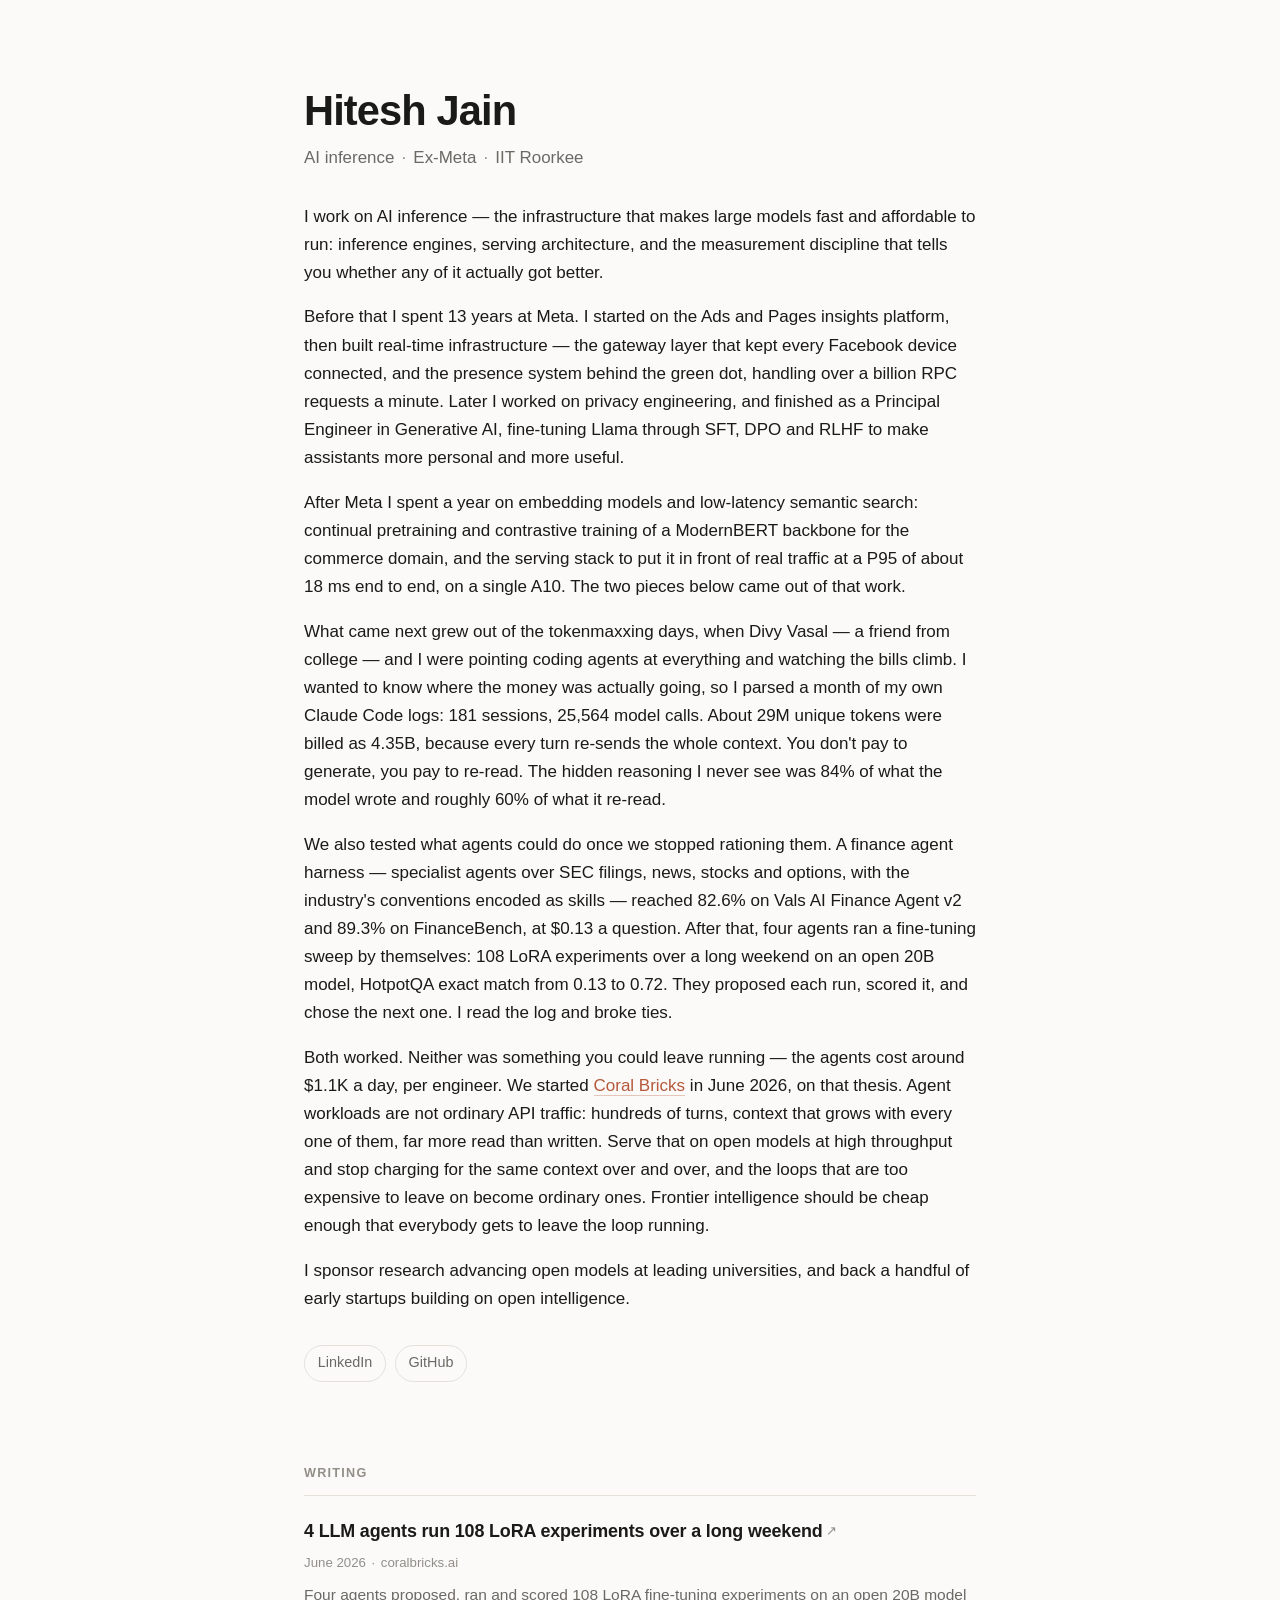
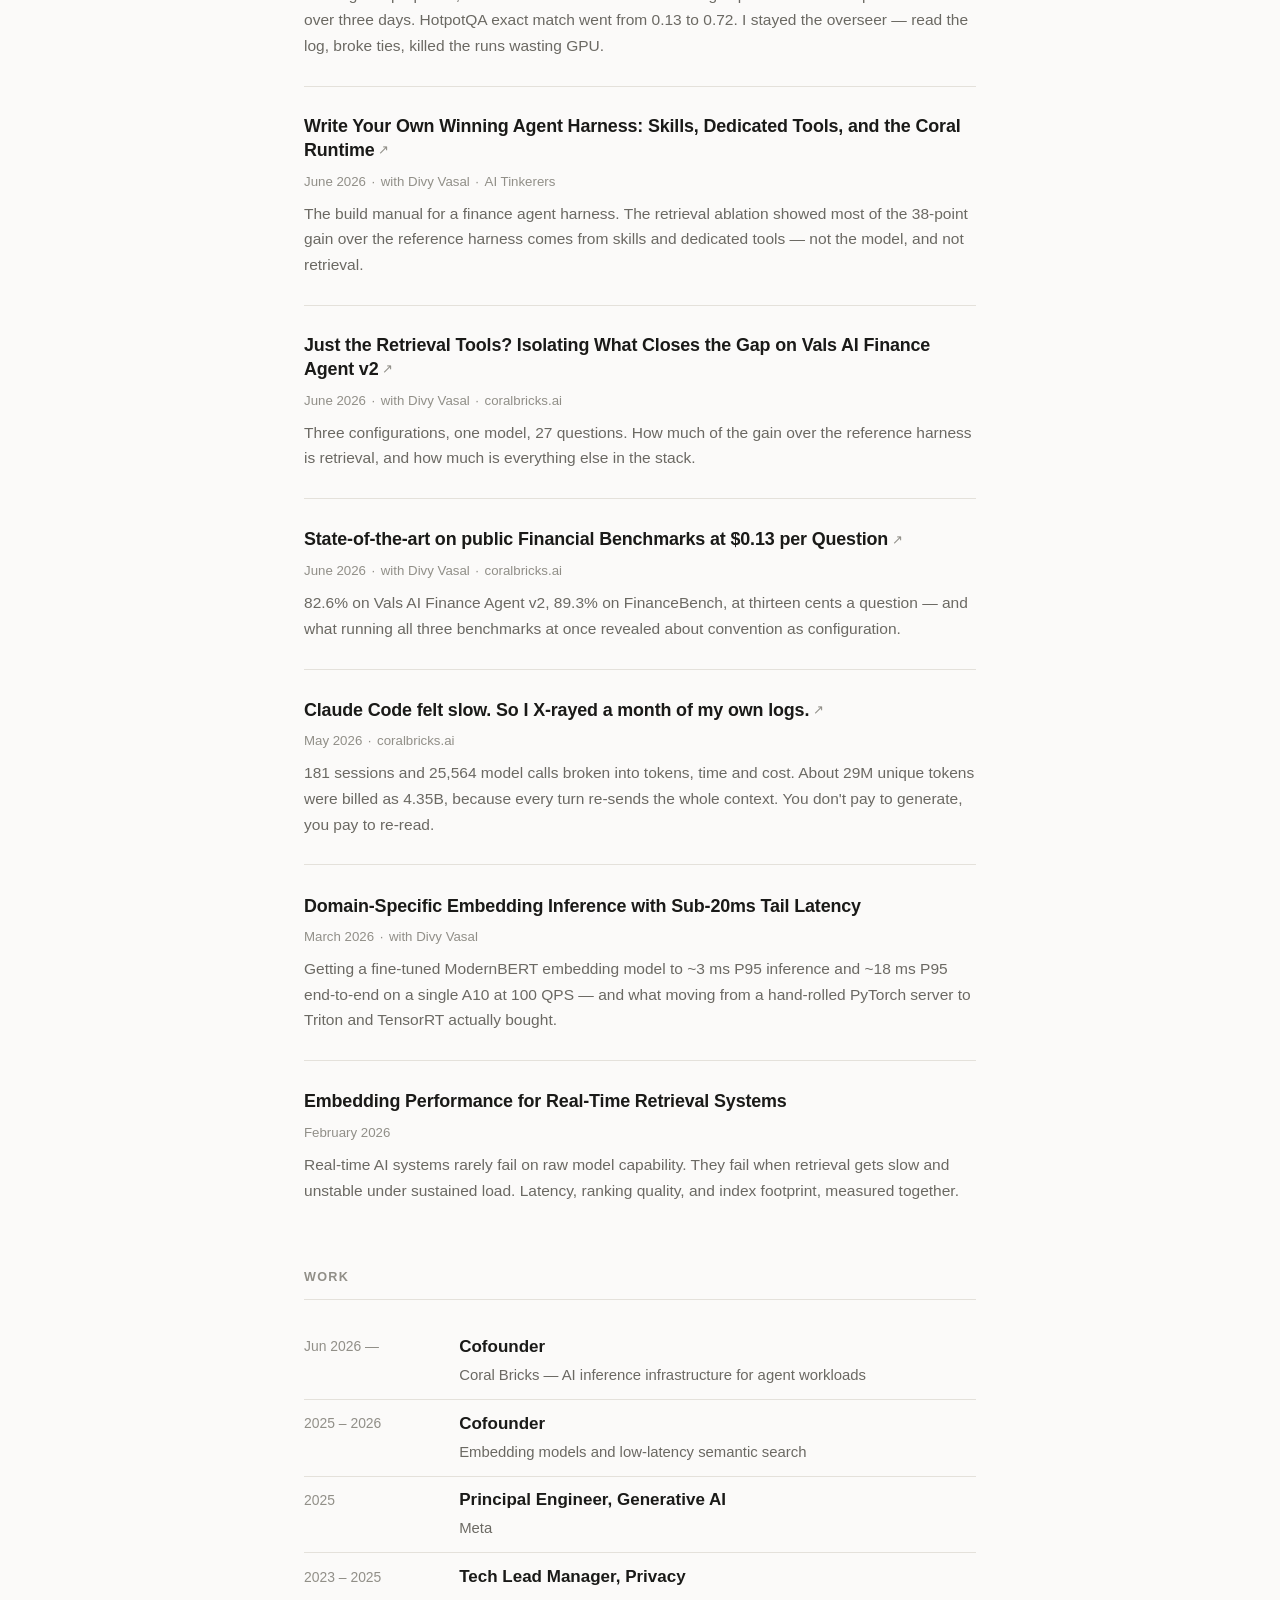
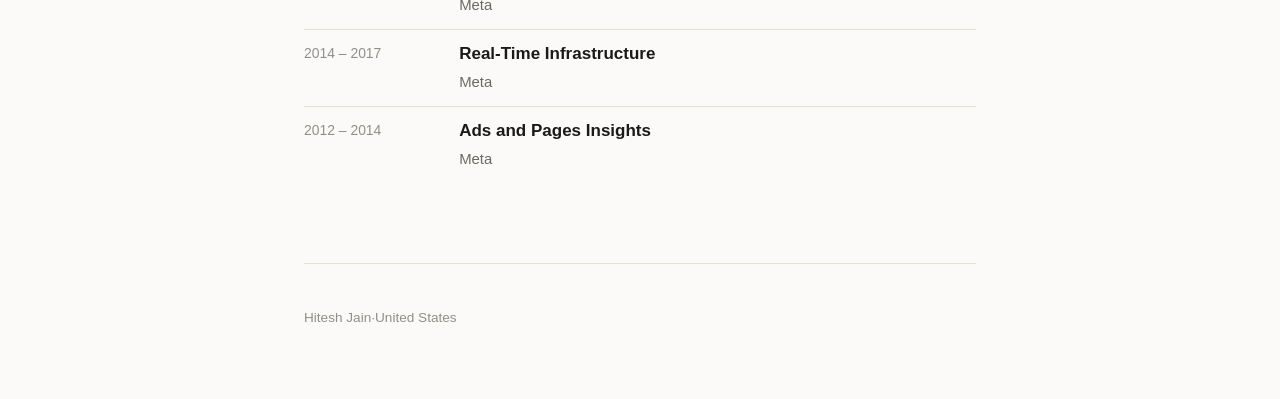
==== index.html @ 4fbe1062 "Trim bio to the work that leads to now Drop video copyright detection and integrity/brand safety fro" ====
<!DOCTYPE html>
<html lang="en">
<head>
<meta charset="utf-8">
<meta name="viewport" content="width=device-width, initial-scale=1">
<title>Hitesh Jain</title>
<meta name="description" content="Hitesh Jain — AI inference. Previously 13 years at Meta, most recently Principal Engineer in Generative AI. Writing on embedding models and low-latency retrieval.">
<link rel="canonical" href="https://hiteshjain.tech/">
<meta property="og:type" content="website">
<meta property="og:title" content="Hitesh Jain">
<meta property="og:description" content="AI inference. Previously 13 years at Meta, most recently Principal Engineer in Generative AI.">
<meta property="og:url" content="https://hiteshjain.tech/">
<meta name="twitter:card" content="summary">
<link rel="icon" href="data:image/svg+xml,<svg xmlns='http://www.w3.org/2000/svg' viewBox='0 0 100 100'><text y='.9em' font-size='90'>⌘</text></svg>">
<link rel="stylesheet" href="style.css">
</head>
<body>

<div class="wrap">

  <header class="site">
    <h1>Hitesh Jain</h1>
    <p class="tagline">AI inference<span class="sep">·</span>Ex-Meta<span class="sep">·</span>IIT Roorkee</p>

    <div class="lede">
      <p>I work on AI inference — the infrastructure that makes large models fast and affordable to run: inference engines, serving architecture, and the measurement discipline that tells you whether any of it actually got better.</p>
      <p>Before that I spent 13 years at Meta. I started on the Ads and Pages insights platform, then built real-time infrastructure — the gateway layer that kept every Facebook device connected, and the presence system behind the green dot, handling over a billion RPC requests a minute. Later I worked on privacy engineering, and finished as a Principal Engineer in Generative AI, fine-tuning Llama through SFT, DPO and RLHF to make assistants more personal and more useful.</p>
      <p>After Meta I spent a year on embedding models and low-latency semantic search: continual pretraining and contrastive training of a ModernBERT backbone for the commerce domain, and the serving stack to put it in front of real traffic at a P95 of about 18 ms end to end, on a single A10. The two pieces below came out of that work.</p>
      <p>What came next grew out of the tokenmaxxing days, when Divy Vasal — a friend from college — and I were pointing coding agents at everything and watching the bills climb. I wanted to know where the money was actually going, so I parsed a month of my own Claude Code logs: 181 sessions, 25,564 model calls. About 29M unique tokens were billed as 4.35B, because every turn re-sends the whole context. You don't pay to generate, you pay to re-read. The hidden reasoning I never see was 84% of what the model wrote and roughly 60% of what it re-read.</p>
      <p>We also tested what agents could do once we stopped rationing them. A finance agent harness — specialist agents over SEC filings, news, stocks and options, with the industry's conventions encoded as skills — reached 82.6% on Vals AI Finance Agent v2 and 89.3% on FinanceBench, at $0.13 a question. After that, four agents ran a fine-tuning sweep by themselves: 108 LoRA experiments over a long weekend on an open 20B model, HotpotQA exact match from 0.13 to 0.72. They proposed each run, scored it, and chose the next one. I read the log and broke ties.</p>
      <p>Both worked. Neither was something you could leave running — the agents cost around $1.1K a day, per engineer. We started <a href="https://www.coralbricks.ai" target="_blank" rel="noopener">Coral Bricks</a> in June 2026, on that thesis. Agent workloads are not ordinary API traffic: hundreds of turns, context that grows with every one of them, far more read than written. Serve that on open models at high throughput and stop charging for the same context over and over, and the loops that are too expensive to leave on become ordinary ones. Frontier intelligence should be cheap enough that everybody gets to leave the loop running.</p>
      <p>I sponsor research advancing open models at leading universities, and back a handful of early startups building on open intelligence.</p>
    </div>

    <ul class="links">
      <li><a href="https://www.linkedin.com/in/jain-hitesh/">LinkedIn</a></li>
      <li><a href="https://github.com/hiteshjain118">GitHub</a></li>
    </ul>
  </header>

  <section id="writing">
    <h2>Writing</h2>
    <ul class="posts">

      <li>
        <a class="post-title ext" href="https://www.coralbricks.ai/research/lora-trajectory/" target="_blank" rel="noopener">4 LLM agents run 108 LoRA experiments over a long weekend</a>
        <p class="post-meta">June 2026<span class="sep">·</span>coralbricks.ai</p>
        <p class="excerpt">Four agents proposed, ran and scored 108 LoRA fine-tuning experiments on an open 20B model over three days. HotpotQA exact match went from 0.13 to 0.72. I stayed the overseer — read the log, broke ties, killed the runs wasting GPU.</p>
      </li>

      <li>
        <a class="post-title ext" href="https://post-training.aitinkerers.org/p/how-to-write-a-winning-agent-harness-for-your-domain" target="_blank" rel="noopener">Write Your Own Winning Agent Harness: Skills, Dedicated Tools, and the Coral Runtime</a>
        <p class="post-meta">June 2026<span class="sep">·</span>with Divy Vasal<span class="sep">·</span>AI Tinkerers</p>
        <p class="excerpt">The build manual for a finance agent harness. The retrieval ablation showed most of the 38-point gain over the reference harness comes from skills and dedicated tools — not the model, and not retrieval.</p>
      </li>

      <li>
        <a class="post-title ext" href="https://www.coralbricks.ai/blog/coral-retrieval-vs-full-stack" target="_blank" rel="noopener">Just the Retrieval Tools? Isolating What Closes the Gap on Vals AI Finance Agent v2</a>
        <p class="post-meta">June 2026<span class="sep">·</span>with Divy Vasal<span class="sep">·</span>coralbricks.ai</p>
        <p class="excerpt">Three configurations, one model, 27 questions. How much of the gain over the reference harness is retrieval, and how much is everything else in the stack.</p>
      </li>

      <li>
        <a class="post-title ext" href="https://www.coralbricks.ai/blog/finance-benchmarks" target="_blank" rel="noopener">State-of-the-art on public Financial Benchmarks at $0.13 per Question</a>
        <p class="post-meta">June 2026<span class="sep">·</span>with Divy Vasal<span class="sep">·</span>coralbricks.ai</p>
        <p class="excerpt">82.6% on Vals AI Finance Agent v2, 89.3% on FinanceBench, at thirteen cents a question — and what running all three benchmarks at once revealed about convention as configuration.</p>
      </li>

      <li>
        <a class="post-title ext" href="https://www.coralbricks.ai/blog/claude-code-token-xray" target="_blank" rel="noopener">Claude Code felt slow. So I X-rayed a month of my own logs.</a>
        <p class="post-meta">May 2026<span class="sep">·</span>coralbricks.ai</p>
        <p class="excerpt">181 sessions and 25,564 model calls broken into tokens, time and cost. About 29M unique tokens were billed as 4.35B, because every turn re-sends the whole context. You don't pay to generate, you pay to re-read.</p>
      </li>

      <li>
        <a class="post-title" href="writing/embedding-inference.html">Domain-Specific Embedding Inference with Sub-20ms Tail Latency</a>
        <p class="post-meta">March 2026<span class="sep">·</span>with Divy Vasal</p>
        <p class="excerpt">Getting a fine-tuned ModernBERT embedding model to ~3 ms P95 inference and ~18 ms P95 end-to-end on a single A10 at 100 QPS — and what moving from a hand-rolled PyTorch server to Triton and TensorRT actually bought.</p>
      </li>

      <li>
        <a class="post-title" href="writing/embedding-performance.html">Embedding Performance for Real-Time Retrieval Systems</a>
        <p class="post-meta">February 2026</p>
        <p class="excerpt">Real-time AI systems rarely fail on raw model capability. They fail when retrieval gets slow and unstable under sustained load. Latency, ranking quality, and index footprint, measured together.</p>
      </li>

    </ul>
  </section>

  <section id="work">
    <h2>Work</h2>
    <ul class="roles">
      <li>
        <span class="when">Jun 2026 —</span>
        <span class="what"><strong>Cofounder</strong><span>Coral Bricks — AI inference infrastructure for agent workloads</span></span>
      </li>
      <li>
        <span class="when">2025 – 2026</span>
        <span class="what"><strong>Cofounder</strong><span>Embedding models and low-latency semantic search</span></span>
      </li>
      <li>
        <span class="when">2025</span>
        <span class="what"><strong>Principal Engineer, Generative AI</strong><span>Meta</span></span>
      </li>
      <li>
        <span class="when">2023 – 2025</span>
        <span class="what"><strong>Tech Lead Manager, Privacy</strong><span>Meta</span></span>
      </li>
      <li>
        <span class="when">2014 – 2017</span>
        <span class="what"><strong>Real-Time Infrastructure</strong><span>Meta</span></span>
      </li>
      <li>
        <span class="when">2012 – 2014</span>
        <span class="what"><strong>Ads and Pages Insights</strong><span>Meta</span></span>
      </li>
    </ul>
  </section>

  <footer class="site">
    <p>Hitesh Jain<span class="sep">·</span>United States</p>
  </footer>

</div>

</body>
</html>
---- style.css ----
:root {
  --bg: #fbfaf9;
  --surface: #ffffff;
  --text: #1a1a18;
  --muted: #6b6963;
  --faint: #918f88;
  --line: #e4e1db;
  --accent: #b4593a;
  --accent-soft: #f4ece8;
  --code-bg: #f4f2ef;
  --maxw: 44rem;
}

@media (prefers-color-scheme: dark) {
  :root:not([data-theme="light"]) {
    --bg: #131211;
    --surface: #1b1a18;
    --text: #eceae6;
    --muted: #a3a09a;
    --faint: #78756f;
    --line: #2e2c29;
    --accent: #e08461;
    --accent-soft: #2a1f1a;
    --code-bg: #232120;
  }
}

:root[data-theme="dark"] {
  --bg: #131211;
  --surface: #1b1a18;
  --text: #eceae6;
  --muted: #a3a09a;
  --faint: #78756f;
  --line: #2e2c29;
  --accent: #e08461;
  --accent-soft: #2a1f1a;
  --code-bg: #232120;
}

* { box-sizing: border-box; }

html { -webkit-text-size-adjust: 100%; }

body {
  margin: 0;
  background: var(--bg);
  color: var(--text);
  font-family: ui-sans-serif, -apple-system, BlinkMacSystemFont, "Segoe UI", Inter, Helvetica, Arial, sans-serif;
  font-size: 17px;
  line-height: 1.65;
  -webkit-font-smoothing: antialiased;
}

.wrap {
  max-width: var(--maxw);
  margin: 0 auto;
  padding: 0 16px;
}

/* ---------- header ---------- */

header.site {
  padding: 5.5rem 0 0;
}

h1 {
  font-size: clamp(2rem, 6vw, 2.6rem);
  line-height: 1.12;
  letter-spacing: -0.021em;
  margin: 0 0 0.6rem;
  font-weight: 620;
}

.tagline {
  font-size: 1.06rem;
  color: var(--muted);
  margin: 0 0 1.9rem;
}

.tagline .sep {
  color: var(--faint);
  padding: 0 0.42em;
}

.lede p {
  margin: 0 0 1.05rem;
}

.lede p:last-child { margin-bottom: 0; }

/* ---------- links ---------- */

a {
  color: var(--accent);
  text-decoration: none;
  border-bottom: 1px solid color-mix(in srgb, var(--accent) 32%, transparent);
  transition: border-color 0.15s ease, background-color 0.15s ease;
}

a:hover {
  border-bottom-color: var(--accent);
}

.links {
  display: flex;
  flex-wrap: wrap;
  gap: 0.55rem;
  margin-top: 2rem;
  padding: 0;
  list-style: none;
}

.links a {
  display: inline-block;
  padding: 0.34rem 0.8rem;
  border: 1px solid var(--line);
  border-radius: 999px;
  font-size: 0.9rem;
  color: var(--muted);
}

.links a:hover {
  color: var(--accent);
  border-color: color-mix(in srgb, var(--accent) 45%, var(--line));
  background: var(--accent-soft);
}

/* ---------- sections ---------- */

section {
  padding-top: 4rem;
}

h2 {
  font-size: 0.79rem;
  text-transform: uppercase;
  letter-spacing: 0.1em;
  color: var(--faint);
  font-weight: 600;
  margin: 0 0 1.4rem;
  padding-bottom: 0.7rem;
  border-bottom: 1px solid var(--line);
}

/* ---------- writing list ---------- */

.posts {
  list-style: none;
  margin: 0;
  padding: 0;
}

.posts li + li {
  margin-top: 1.7rem;
  padding-top: 1.7rem;
  border-top: 1px solid var(--line);
}

.post-title {
  display: inline-block;
  font-size: 1.12rem;
  font-weight: 600;
  line-height: 1.35;
  color: var(--text);
  border-bottom: 1px solid transparent;
  letter-spacing: -0.008em;
}

.post-title:hover {
  color: var(--accent);
  border-bottom-color: color-mix(in srgb, var(--accent) 40%, transparent);
}

/* offsite pieces get a quiet outbound marker */
.post-title.ext::after {
  content: "↗";
  display: inline-block;
  margin-left: 0.3em;
  font-size: 0.72em;
  vertical-align: 0.15em;
  color: var(--faint);
  font-weight: 400;
}

.post-title.ext:hover::after { color: var(--accent); }

.post-meta {
  font-size: 0.83rem;
  color: var(--faint);
  margin: 0.36rem 0 0.5rem;
}

.post-meta .sep { padding: 0 0.42em; }

.posts p.excerpt {
  margin: 0;
  color: var(--muted);
  font-size: 0.97rem;
}

/* ---------- roles ---------- */

.roles {
  list-style: none;
  margin: 0;
  padding: 0;
}

.roles li {
  display: grid;
  grid-template-columns: 8.5rem 1fr;
  gap: 0 1.2rem;
  padding: 0.62rem 0;
}

.roles li + li { border-top: 1px solid var(--line); }

.roles .when {
  color: var(--faint);
  font-size: 0.87rem;
  font-variant-numeric: tabular-nums;
  padding-top: 0.14rem;
}

.roles .what strong {
  font-weight: 600;
  display: block;
}

.roles .what span {
  color: var(--muted);
  font-size: 0.93rem;
}

@media (max-width: 34rem) {
  .roles li { grid-template-columns: 1fr; gap: 0.15rem; }
  .roles .when { padding-top: 0; }
}

/* ---------- footer ---------- */

footer.site {
  margin-top: 5rem;
  padding: 1.8rem 0 3.5rem;
  border-top: 1px solid var(--line);
  color: var(--faint);
  font-size: 0.85rem;
}

/* ---------- article pages ---------- */

.back {
  display: inline-block;
  margin-bottom: 2.4rem;
  font-size: 0.89rem;
  color: var(--muted);
  border-bottom: none;
}

.back:hover { color: var(--accent); }

article { padding-top: 4rem; }

article h1 {
  font-size: clamp(1.7rem, 5vw, 2.1rem);
  margin-bottom: 0.7rem;
}

.byline {
  color: var(--faint);
  font-size: 0.88rem;
  margin: 0 0 2.6rem;
  padding-bottom: 1.6rem;
  border-bottom: 1px solid var(--line);
}

.byline .sep { padding: 0 0.42em; }

article h2 {
  font-size: 1.25rem;
  text-transform: none;
  letter-spacing: -0.01em;
  color: var(--text);
  font-weight: 620;
  margin: 2.9rem 0 0.9rem;
  padding-bottom: 0;
  border-bottom: none;
}

article h3 {
  font-size: 1.02rem;
  font-weight: 600;
  margin: 2rem 0 0.7rem;
  letter-spacing: -0.005em;
}

article p { margin: 0 0 1.1rem; }

article ul { padding-left: 1.2rem; margin: 0 0 1.2rem; }

article li { margin-bottom: 0.5rem; }

article strong { font-weight: 620; }

article figure {
  margin: 2rem 0;
}

article img {
  max-width: 100%;
  height: auto;
  display: block;
  border: 1px solid var(--line);
  border-radius: 8px;
  background: #fff;
}

article figcaption,
.caption {
  font-size: 0.83rem;
  color: var(--faint);
  margin-top: 0.7rem;
  line-height: 1.5;
}

blockquote {
  margin: 1.4rem 0;
  padding: 0.1rem 0 0.1rem 1.1rem;
  border-left: 2px solid var(--line);
  color: var(--muted);
}

blockquote p:last-child { margin-bottom: 0; }

code {
  font-family: ui-monospace, SFMono-Regular, "SF Mono", Menlo, Consolas, monospace;
  font-size: 0.87em;
  background: var(--code-bg);
  padding: 0.12em 0.36em;
  border-radius: 4px;
}

/* ---------- tables ---------- */

.table-scroll {
  overflow-x: auto;
  margin: 0 0 0.5rem;
  -webkit-overflow-scrolling: touch;
}

table {
  border-collapse: collapse;
  width: 100%;
  font-size: 0.9rem;
  min-width: 22rem;
}

th, td {
  text-align: left;
  padding: 0.52rem 0.9rem 0.52rem 0;
  border-bottom: 1px solid var(--line);
  white-space: nowrap;
}

th {
  color: var(--faint);
  font-weight: 600;
  font-size: 0.79rem;
  text-transform: uppercase;
  letter-spacing: 0.055em;
  border-bottom-color: color-mix(in srgb, var(--text) 24%, transparent);
}

td { font-variant-numeric: tabular-nums; }

td:first-child { white-space: normal; }

/* tables whose cells hold prose, not numbers */
table.prose { min-width: 0; }

table.prose td,
table.prose th { white-space: normal; }

table.prose td { vertical-align: top; }

tbody tr:last-child td { border-bottom: none; }

.note {
  font-size: 0.83rem;
  color: var(--faint);
  margin: 0.55rem 0 1.8rem;
}
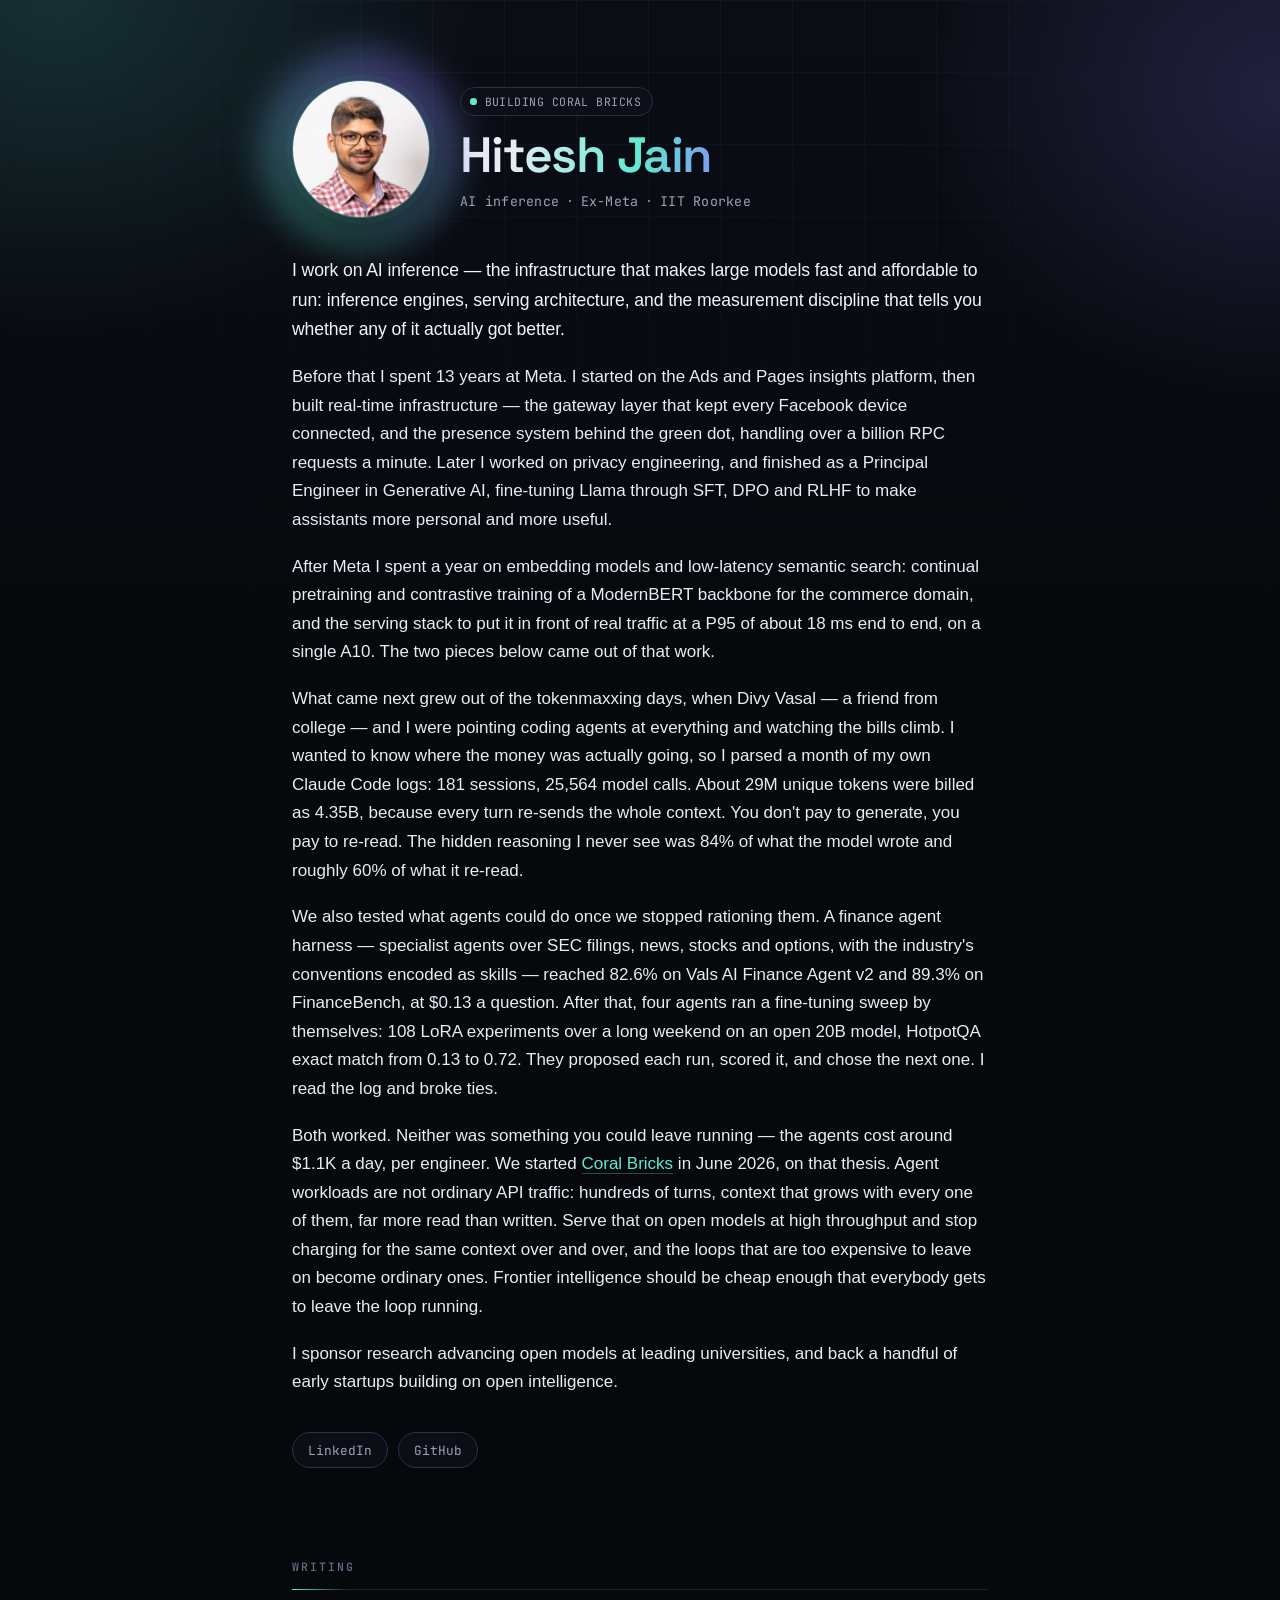
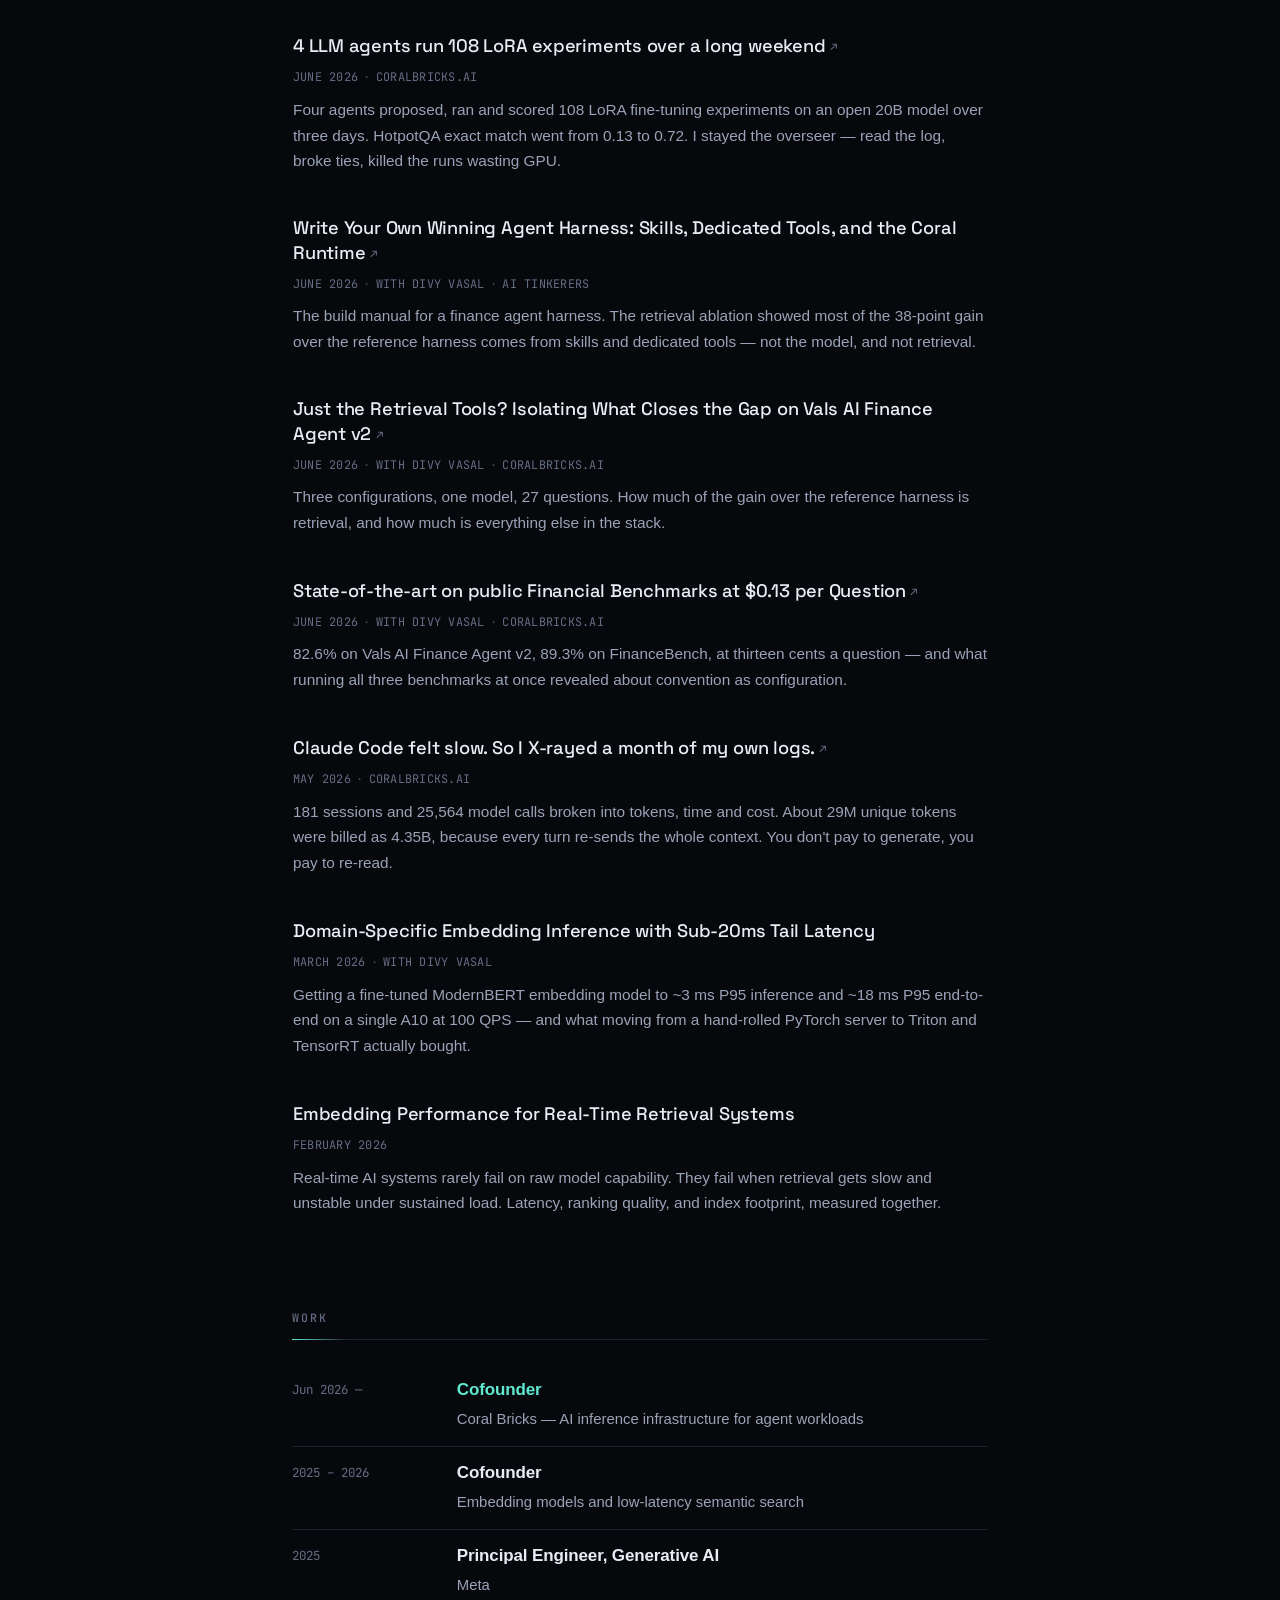
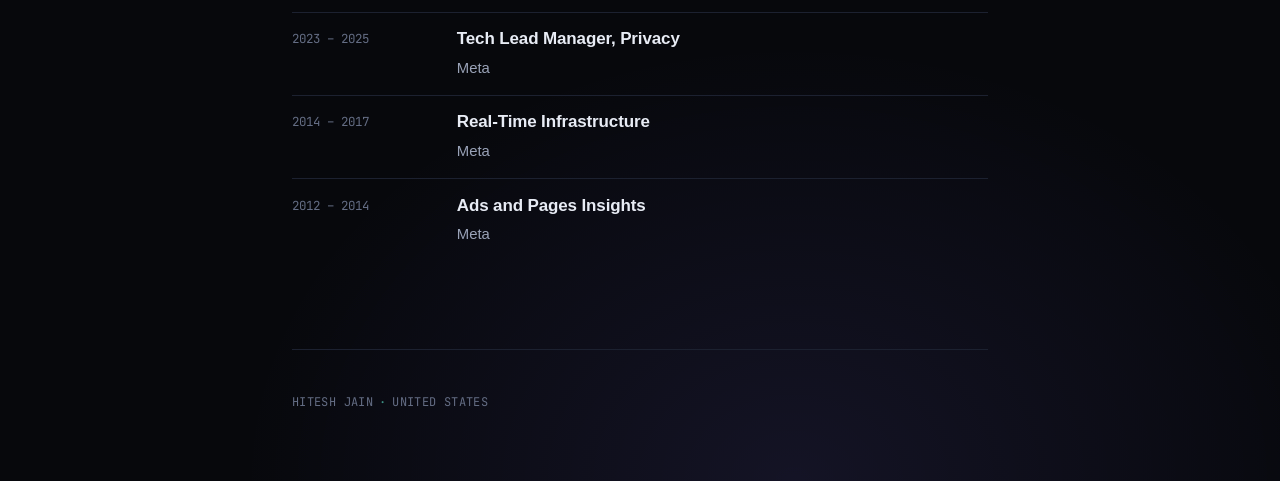
==== commit 20a39fd0: "Redesign: dark, luminous, with a headshot New single dark theme: aurora + fading grid backdrop, Spac" ====
--- a/index.html
+++ b/index.html
@@ -10,17 +10,35 @@
 <meta property="og:title" content="Hitesh Jain">
 <meta property="og:description" content="AI inference. Previously 13 years at Meta, most recently Principal Engineer in Generative AI.">
 <meta property="og:url" content="https://hiteshjain.tech/">
+<meta property="og:image" content="https://hiteshjain.tech/images/hitesh.jpg">
 <meta name="twitter:card" content="summary">
+<meta name="twitter:image" content="https://hiteshjain.tech/images/hitesh.jpg">
 <link rel="icon" href="data:image/svg+xml,<svg xmlns='http://www.w3.org/2000/svg' viewBox='0 0 100 100'><text y='.9em' font-size='90'>⌘</text></svg>">
+<meta name="theme-color" content="#07080c">
+<link rel="preconnect" href="https://fonts.googleapis.com">
+<link rel="preconnect" href="https://fonts.gstatic.com" crossorigin>
+<link rel="stylesheet" href="https://fonts.googleapis.com/css2?family=JetBrains+Mono:wght@400;500&family=Space+Grotesk:wght@500;600;700&display=swap">
 <link rel="stylesheet" href="style.css">
+<script>document.documentElement.classList.add("js");</script>
 </head>
 <body>
 
 <div class="wrap">
 
   <header class="site">
-    <h1>Hitesh Jain</h1>
-    <p class="tagline">AI inference<span class="sep">·</span>Ex-Meta<span class="sep">·</span>IIT Roorkee</p>
+    <div class="hero">
+      <div class="hero-portrait">
+        <img src="images/hitesh.jpg"
+             srcset="images/hitesh@1x.jpg 600w, images/hitesh.jpg 1200w"
+             sizes="(max-width: 34rem) 6.6rem, 8.6rem"
+             width="1200" height="1200" alt="Hitesh Jain">
+      </div>
+      <div class="hero-text">
+        <p class="status"><span class="dot"></span>Building Coral Bricks</p>
+        <h1>Hitesh Jain</h1>
+        <p class="tagline">AI inference<span class="sep">·</span>Ex-Meta<span class="sep">·</span>IIT Roorkee</p>
+      </div>
+    </div>
 
     <div class="lede">
       <p>I work on AI inference — the infrastructure that makes large models fast and affordable to run: inference engines, serving architecture, and the measurement discipline that tells you whether any of it actually got better.</p>
@@ -38,7 +56,7 @@
     </ul>
   </header>
 
-  <section id="writing">
+  <section id="writing" class="reveal">
     <h2>Writing</h2>
     <ul class="posts">
 
@@ -87,7 +105,7 @@
     </ul>
   </section>
 
-  <section id="work">
+  <section id="work" class="reveal">
     <h2>Work</h2>
     <ul class="roles">
       <li>
@@ -117,11 +135,28 @@
     </ul>
   </section>
 
-  <footer class="site">
+  <footer class="site reveal">
     <p>Hitesh Jain<span class="sep">·</span>United States</p>
   </footer>
 
 </div>
 
+<script>
+(function () {
+  var els = document.querySelectorAll('.reveal');
+  if (!('IntersectionObserver' in window) ||
+      window.matchMedia('(prefers-reduced-motion: reduce)').matches) {
+    els.forEach(function (el) { el.classList.add('in'); });
+    return;
+  }
+  var io = new IntersectionObserver(function (entries) {
+    entries.forEach(function (e) {
+      if (e.isIntersecting) { e.target.classList.add('in'); io.unobserve(e.target); }
+    });
+  }, { rootMargin: '0px 0px -12% 0px' });
+  els.forEach(function (el) { io.observe(el); });
+})();
+</script>
+
 </body>
 </html>
--- a/style.css
+++ b/style.css
@@ -1,45 +1,34 @@
+/* ---------------------------------------------------------------
+   hiteshjain.tech — dark, luminous, single theme
+   --------------------------------------------------------------- */
+
 :root {
-  --bg: #fbfaf9;
-  --surface: #ffffff;
-  --text: #1a1a18;
-  --muted: #6b6963;
-  --faint: #918f88;
-  --line: #e4e1db;
-  --accent: #b4593a;
-  --accent-soft: #f4ece8;
-  --code-bg: #f4f2ef;
-  --maxw: 44rem;
-}
-
-@media (prefers-color-scheme: dark) {
-  :root:not([data-theme="light"]) {
-    --bg: #131211;
-    --surface: #1b1a18;
-    --text: #eceae6;
-    --muted: #a3a09a;
-    --faint: #78756f;
-    --line: #2e2c29;
-    --accent: #e08461;
-    --accent-soft: #2a1f1a;
-    --code-bg: #232120;
-  }
-}
-
-:root[data-theme="dark"] {
-  --bg: #131211;
-  --surface: #1b1a18;
-  --text: #eceae6;
-  --muted: #a3a09a;
-  --faint: #78756f;
-  --line: #2e2c29;
-  --accent: #e08461;
-  --accent-soft: #2a1f1a;
-  --code-bg: #232120;
+  --bg: #07080c;
+  --bg-2: #0b0d14;
+  --surface: #0f121b;
+  --surface-2: #141824;
+  --text: #e8ecf5;
+  --muted: #9aa3b8;
+  --faint: #646d84;
+  --line: #1c2130;
+  --line-bright: #2a3145;
+  --accent: #5ee9d0;
+  --accent-2: #8b7cff;
+  --accent-ink: #0a0f14;
+  --code-bg: #121724;
+  --maxw: 46rem;
+  --mono: "JetBrains Mono", ui-monospace, SFMono-Regular, "SF Mono", Menlo, Consolas, monospace;
+  --display: "Space Grotesk", ui-sans-serif, -apple-system, BlinkMacSystemFont, "Segoe UI", Helvetica, Arial, sans-serif;
 }
 
 * { box-sizing: border-box; }
 
-html { -webkit-text-size-adjust: 100%; }
+html {
+  -webkit-text-size-adjust: 100%;
+  scroll-behavior: smooth;
+  color-scheme: dark;
+  overflow-x: clip;
+}
 
 body {
   margin: 0;
@@ -47,123 +36,264 @@
   color: var(--text);
   font-family: ui-sans-serif, -apple-system, BlinkMacSystemFont, "Segoe UI", Inter, Helvetica, Arial, sans-serif;
   font-size: 17px;
-  line-height: 1.65;
+  line-height: 1.68;
   -webkit-font-smoothing: antialiased;
+  text-rendering: optimizeLegibility;
+  position: relative;
+}
+
+/* aurora + grid + grain, all painted behind the content */
+
+body::before {
+  content: "";
+  position: absolute;
+  inset: 0 -10vw;
+  z-index: 0;
+  pointer-events: none;
+  background:
+    radial-gradient(38rem 30rem at 12% 0rem, color-mix(in srgb, var(--accent) 16%, transparent), transparent 70%),
+    radial-gradient(34rem 28rem at 92% 6rem, color-mix(in srgb, var(--accent-2) 18%, transparent), transparent 68%),
+    radial-gradient(48rem 38rem at 60% 100%, color-mix(in srgb, var(--accent-2) 10%, transparent), transparent 72%),
+    linear-gradient(180deg, var(--bg-2) 0%, var(--bg) 45rem);
+  filter: saturate(1.1);
+}
+
+body::after {
+  content: "";
+  position: absolute;
+  inset: 0;
+  z-index: 0;
+  pointer-events: none;
+  opacity: 0.5;
+  background-image:
+    linear-gradient(to right, color-mix(in srgb, var(--line-bright) 55%, transparent) 1px, transparent 1px),
+    linear-gradient(to bottom, color-mix(in srgb, var(--line-bright) 55%, transparent) 1px, transparent 1px);
+  background-size: 4.5rem 4.5rem;
+  mask-image: radial-gradient(1100px 620px at 50% 0, #000 0%, transparent 78%);
+  -webkit-mask-image: radial-gradient(1100px 620px at 50% 0, #000 0%, transparent 78%);
 }
 
 .wrap {
   max-width: var(--maxw);
   margin: 0 auto;
-  padding: 0 16px;
-}
-
-/* ---------- header ---------- */
-
-header.site {
-  padding: 5.5rem 0 0;
+  padding: 0 20px;
+  position: relative;
+  z-index: 1;
+}
+
+/* ---------- hero ---------- */
+
+header.site { padding: 5rem 0 0; }
+
+.hero {
+  display: flex;
+  align-items: center;
+  gap: 1.9rem;
+  margin-bottom: 2.4rem;
+}
+
+.hero-portrait {
+  flex: 0 0 auto;
+  position: relative;
+  width: 8.6rem;
+  height: 8.6rem;
+}
+
+.hero-portrait::before {
+  content: "";
+  position: absolute;
+  inset: -22%;
+  border-radius: 50%;
+  background: conic-gradient(from 210deg, var(--accent), var(--accent-2), var(--accent));
+  filter: blur(18px);
+  opacity: 0.38;
+  animation: drift 14s linear infinite;
+}
+
+.hero-portrait img {
+  position: relative;
+  width: 100%;
+  height: 100%;
+  border-radius: 50%;
+  object-fit: cover;
+  display: block;
+  border: 1px solid color-mix(in srgb, var(--accent) 35%, var(--line-bright));
+  box-shadow: 0 0 0 6px color-mix(in srgb, var(--accent) 5%, transparent),
+              0 18px 50px -12px rgba(0, 0, 0, 0.85);
+}
+
+@keyframes drift { to { transform: rotate(360deg); } }
+
+.status {
+  display: inline-flex;
+  align-items: center;
+  gap: 0.5rem;
+  margin: 0 0 0.85rem;
+  padding: 0.24rem 0.7rem 0.24rem 0.55rem;
+  border: 1px solid var(--line-bright);
+  border-radius: 999px;
+  background: color-mix(in srgb, var(--surface) 70%, transparent);
+  backdrop-filter: blur(6px);
+  font-family: var(--mono);
+  font-size: 0.72rem;
+  letter-spacing: 0.04em;
+  color: var(--muted);
+  text-transform: uppercase;
+}
+
+.status .dot {
+  width: 0.42rem;
+  height: 0.42rem;
+  border-radius: 50%;
+  background: var(--accent);
+  box-shadow: 0 0 0 0 color-mix(in srgb, var(--accent) 70%, transparent);
+  animation: pulse 2.4s ease-out infinite;
+}
+
+@keyframes pulse {
+  0%   { box-shadow: 0 0 0 0 color-mix(in srgb, var(--accent) 65%, transparent); }
+  70%  { box-shadow: 0 0 0 0.5rem transparent; }
+  100% { box-shadow: 0 0 0 0 transparent; }
 }
 
 h1 {
-  font-size: clamp(2rem, 6vw, 2.6rem);
-  line-height: 1.12;
-  letter-spacing: -0.021em;
-  margin: 0 0 0.6rem;
-  font-weight: 620;
+  font-family: var(--display);
+  font-size: clamp(2.2rem, 7vw, 3.1rem);
+  line-height: 1.05;
+  letter-spacing: -0.03em;
+  margin: 0 0 0.5rem;
+  font-weight: 600;
+  background: linear-gradient(100deg, var(--text) 18%, var(--accent) 62%, var(--accent-2) 96%);
+  -webkit-background-clip: text;
+  background-clip: text;
+  color: transparent;
 }
 
 .tagline {
-  font-size: 1.06rem;
-  color: var(--muted);
-  margin: 0 0 1.9rem;
+  font-family: var(--mono);
+  font-size: 0.83rem;
+  letter-spacing: 0.02em;
+  color: var(--muted);
+  margin: 0;
 }
 
 .tagline .sep {
-  color: var(--faint);
-  padding: 0 0.42em;
-}
-
-.lede p {
-  margin: 0 0 1.05rem;
-}
-
+  color: var(--accent);
+  padding: 0 0.5em;
+  opacity: 0.7;
+}
+
+.lede p { margin: 0 0 1.15rem; }
+.lede p:first-child {
+  font-size: 1.1rem;
+  color: #f2f5fb;
+  letter-spacing: -0.006em;
+}
 .lede p:last-child { margin-bottom: 0; }
+
+@media (max-width: 34rem) {
+  header.site { padding-top: 3.2rem; }
+  .hero { flex-direction: column; align-items: flex-start; gap: 1.3rem; }
+  .hero-portrait { width: 6.6rem; height: 6.6rem; }
+}
 
 /* ---------- links ---------- */
 
 a {
   color: var(--accent);
   text-decoration: none;
-  border-bottom: 1px solid color-mix(in srgb, var(--accent) 32%, transparent);
-  transition: border-color 0.15s ease, background-color 0.15s ease;
+  border-bottom: 1px solid color-mix(in srgb, var(--accent) 30%, transparent);
+  transition: border-color 0.18s ease, color 0.18s ease, background-color 0.18s ease;
 }
 
 a:hover {
   border-bottom-color: var(--accent);
+  color: color-mix(in srgb, var(--accent) 80%, #fff);
 }
 
 .links {
   display: flex;
   flex-wrap: wrap;
-  gap: 0.55rem;
-  margin-top: 2rem;
+  gap: 0.6rem;
+  margin-top: 2.2rem;
   padding: 0;
   list-style: none;
 }
 
 .links a {
   display: inline-block;
-  padding: 0.34rem 0.8rem;
-  border: 1px solid var(--line);
+  padding: 0.4rem 0.95rem;
+  border: 1px solid var(--line-bright);
   border-radius: 999px;
-  font-size: 0.9rem;
+  background: color-mix(in srgb, var(--surface) 65%, transparent);
+  font-family: var(--mono);
+  font-size: 0.8rem;
   color: var(--muted);
 }
 
 .links a:hover {
   color: var(--accent);
-  border-color: color-mix(in srgb, var(--accent) 45%, var(--line));
-  background: var(--accent-soft);
+  border-color: color-mix(in srgb, var(--accent) 55%, var(--line-bright));
+  background: color-mix(in srgb, var(--accent) 9%, var(--surface));
+  box-shadow: 0 0 22px -6px color-mix(in srgb, var(--accent) 55%, transparent);
 }
 
 /* ---------- sections ---------- */
 
-section {
-  padding-top: 4rem;
-}
+section { padding-top: 4.5rem; }
 
 h2 {
-  font-size: 0.79rem;
+  font-family: var(--mono);
+  font-size: 0.72rem;
   text-transform: uppercase;
-  letter-spacing: 0.1em;
-  color: var(--faint);
-  font-weight: 600;
-  margin: 0 0 1.4rem;
-  padding-bottom: 0.7rem;
+  letter-spacing: 0.18em;
+  color: var(--faint);
+  font-weight: 500;
+  margin: 0 0 1.5rem;
+  padding-bottom: 0.75rem;
   border-bottom: 1px solid var(--line);
+  position: relative;
+}
+
+h2::after {
+  content: "";
+  position: absolute;
+  left: 0;
+  bottom: -1px;
+  width: 3.5rem;
+  height: 1px;
+  background: linear-gradient(90deg, var(--accent), transparent);
 }
 
 /* ---------- writing list ---------- */
 
-.posts {
-  list-style: none;
-  margin: 0;
-  padding: 0;
-}
-
-.posts li + li {
-  margin-top: 1.7rem;
-  padding-top: 1.7rem;
-  border-top: 1px solid var(--line);
+.posts { list-style: none; margin: 0; padding: 0; }
+
+.posts li {
+  padding: 1.15rem 1.1rem;
+  margin: 0 -1.1rem;
+  border: 1px solid transparent;
+  border-radius: 12px;
+  transition: background-color 0.2s ease, border-color 0.2s ease, transform 0.2s ease;
+}
+
+.posts li + li { margin-top: 0.2rem; }
+
+.posts li:hover {
+  background: color-mix(in srgb, var(--surface) 75%, transparent);
+  border-color: var(--line);
+  transform: translateX(3px);
 }
 
 .post-title {
   display: inline-block;
-  font-size: 1.12rem;
-  font-weight: 600;
+  font-family: var(--display);
+  font-size: 1.14rem;
+  font-weight: 500;
   line-height: 1.35;
   color: var(--text);
   border-bottom: 1px solid transparent;
-  letter-spacing: -0.008em;
+  letter-spacing: -0.012em;
 }
 
 .post-title:hover {
@@ -171,60 +301,67 @@
   border-bottom-color: color-mix(in srgb, var(--accent) 40%, transparent);
 }
 
-/* offsite pieces get a quiet outbound marker */
 .post-title.ext::after {
   content: "↗";
   display: inline-block;
-  margin-left: 0.3em;
-  font-size: 0.72em;
+  margin-left: 0.34em;
+  font-size: 0.7em;
   vertical-align: 0.15em;
   color: var(--faint);
   font-weight: 400;
-}
-
-.post-title.ext:hover::after { color: var(--accent); }
+  transition: transform 0.18s ease, color 0.18s ease;
+}
+
+.post-title.ext:hover::after {
+  color: var(--accent);
+  transform: translate(2px, -2px);
+}
 
 .post-meta {
-  font-size: 0.83rem;
-  color: var(--faint);
-  margin: 0.36rem 0 0.5rem;
-}
-
-.post-meta .sep { padding: 0 0.42em; }
+  font-family: var(--mono);
+  font-size: 0.74rem;
+  letter-spacing: 0.02em;
+  color: var(--faint);
+  margin: 0.4rem 0 0.55rem;
+  text-transform: uppercase;
+}
+
+.post-meta .sep { padding: 0 0.45em; opacity: 0.6; }
 
 .posts p.excerpt {
   margin: 0;
   color: var(--muted);
-  font-size: 0.97rem;
+  font-size: 0.96rem;
 }
 
 /* ---------- roles ---------- */
 
-.roles {
-  list-style: none;
-  margin: 0;
-  padding: 0;
-}
+.roles { list-style: none; margin: 0; padding: 0; }
 
 .roles li {
   display: grid;
-  grid-template-columns: 8.5rem 1fr;
-  gap: 0 1.2rem;
-  padding: 0.62rem 0;
+  grid-template-columns: 9rem 1fr;
+  gap: 0 1.3rem;
+  padding: 0.78rem 0;
+  position: relative;
 }
 
 .roles li + li { border-top: 1px solid var(--line); }
 
+.roles li:first-child .what strong { color: var(--accent); }
+
 .roles .when {
-  color: var(--faint);
-  font-size: 0.87rem;
+  font-family: var(--mono);
+  color: var(--faint);
+  font-size: 0.78rem;
   font-variant-numeric: tabular-nums;
-  padding-top: 0.14rem;
+  padding-top: 0.25rem;
 }
 
 .roles .what strong {
   font-weight: 600;
   display: block;
+  letter-spacing: -0.008em;
 }
 
 .roles .what span {
@@ -240,11 +377,33 @@
 /* ---------- footer ---------- */
 
 footer.site {
-  margin-top: 5rem;
-  padding: 1.8rem 0 3.5rem;
+  margin-top: 5.5rem;
+  padding: 1.9rem 0 3.5rem;
   border-top: 1px solid var(--line);
   color: var(--faint);
-  font-size: 0.85rem;
+  font-family: var(--mono);
+  font-size: 0.75rem;
+  letter-spacing: 0.03em;
+  text-transform: uppercase;
+}
+
+footer.site .sep { padding: 0 0.5em; color: var(--accent); opacity: 0.6; }
+
+/* ---------- scroll reveal ---------- */
+
+html.js .reveal {
+  opacity: 0;
+  transform: translateY(14px);
+  transition: opacity 0.7s cubic-bezier(0.2, 0.7, 0.2, 1), transform 0.7s cubic-bezier(0.2, 0.7, 0.2, 1);
+}
+
+html.js .reveal.in { opacity: 1; transform: none; }
+
+@media (prefers-reduced-motion: reduce) {
+  html { scroll-behavior: auto; }
+  html.js .reveal { opacity: 1; transform: none; transition: none; }
+  .hero-portrait::before, .status .dot { animation: none; }
+  * { transition-duration: 0.01ms !important; }
 }
 
 /* ---------- article pages ---------- */
@@ -252,7 +411,9 @@
 .back {
   display: inline-block;
   margin-bottom: 2.4rem;
-  font-size: 0.89rem;
+  font-family: var(--mono);
+  font-size: 0.78rem;
+  letter-spacing: 0.03em;
   color: var(--muted);
   border-bottom: none;
 }
@@ -262,30 +423,37 @@
 article { padding-top: 4rem; }
 
 article h1 {
-  font-size: clamp(1.7rem, 5vw, 2.1rem);
+  font-size: clamp(1.8rem, 5vw, 2.3rem);
   margin-bottom: 0.7rem;
+  line-height: 1.15;
 }
 
 .byline {
-  color: var(--faint);
-  font-size: 0.88rem;
+  font-family: var(--mono);
+  color: var(--faint);
+  font-size: 0.78rem;
+  letter-spacing: 0.03em;
   margin: 0 0 2.6rem;
   padding-bottom: 1.6rem;
   border-bottom: 1px solid var(--line);
-}
-
-.byline .sep { padding: 0 0.42em; }
+  text-transform: uppercase;
+}
+
+.byline .sep { padding: 0 0.45em; opacity: 0.6; }
 
 article h2 {
-  font-size: 1.25rem;
+  font-family: var(--display);
+  font-size: 1.3rem;
   text-transform: none;
-  letter-spacing: -0.01em;
+  letter-spacing: -0.015em;
   color: var(--text);
-  font-weight: 620;
-  margin: 2.9rem 0 0.9rem;
+  font-weight: 600;
+  margin: 3rem 0 0.9rem;
   padding-bottom: 0;
   border-bottom: none;
 }
+
+article h2::after { display: none; }
 
 article h3 {
   font-size: 1.02rem;
@@ -294,50 +462,50 @@
   letter-spacing: -0.005em;
 }
 
-article p { margin: 0 0 1.1rem; }
+article p { margin: 0 0 1.15rem; }
 
 article ul { padding-left: 1.2rem; margin: 0 0 1.2rem; }
 
 article li { margin-bottom: 0.5rem; }
 
-article strong { font-weight: 620; }
-
-article figure {
-  margin: 2rem 0;
-}
+article strong { font-weight: 620; color: #f2f5fb; }
+
+article figure { margin: 2.2rem 0; }
 
 article img {
   max-width: 100%;
   height: auto;
   display: block;
-  border: 1px solid var(--line);
-  border-radius: 8px;
+  border: 1px solid var(--line-bright);
+  border-radius: 10px;
   background: #fff;
 }
 
 article figcaption,
 .caption {
-  font-size: 0.83rem;
+  font-size: 0.82rem;
   color: var(--faint);
   margin-top: 0.7rem;
   line-height: 1.5;
 }
 
 blockquote {
-  margin: 1.4rem 0;
-  padding: 0.1rem 0 0.1rem 1.1rem;
-  border-left: 2px solid var(--line);
+  margin: 1.5rem 0;
+  padding: 0.1rem 0 0.1rem 1.15rem;
+  border-left: 2px solid color-mix(in srgb, var(--accent) 45%, var(--line-bright));
   color: var(--muted);
 }
 
 blockquote p:last-child { margin-bottom: 0; }
 
 code {
-  font-family: ui-monospace, SFMono-Regular, "SF Mono", Menlo, Consolas, monospace;
-  font-size: 0.87em;
+  font-family: var(--mono);
+  font-size: 0.85em;
   background: var(--code-bg);
-  padding: 0.12em 0.36em;
-  border-radius: 4px;
+  border: 1px solid var(--line);
+  padding: 0.1em 0.36em;
+  border-radius: 5px;
+  color: color-mix(in srgb, var(--accent) 65%, var(--text));
 }
 
 /* ---------- tables ---------- */
@@ -351,31 +519,31 @@
 table {
   border-collapse: collapse;
   width: 100%;
-  font-size: 0.9rem;
+  font-size: 0.89rem;
   min-width: 22rem;
 }
 
 th, td {
   text-align: left;
-  padding: 0.52rem 0.9rem 0.52rem 0;
+  padding: 0.55rem 0.9rem 0.55rem 0;
   border-bottom: 1px solid var(--line);
   white-space: nowrap;
 }
 
 th {
-  color: var(--faint);
-  font-weight: 600;
-  font-size: 0.79rem;
+  font-family: var(--mono);
+  color: var(--faint);
+  font-weight: 500;
+  font-size: 0.72rem;
   text-transform: uppercase;
-  letter-spacing: 0.055em;
-  border-bottom-color: color-mix(in srgb, var(--text) 24%, transparent);
+  letter-spacing: 0.1em;
+  border-bottom-color: var(--line-bright);
 }
 
 td { font-variant-numeric: tabular-nums; }
 
 td:first-child { white-space: normal; }
 
-/* tables whose cells hold prose, not numbers */
 table.prose { min-width: 0; }
 
 table.prose td,
@@ -386,7 +554,7 @@
 tbody tr:last-child td { border-bottom: none; }
 
 .note {
-  font-size: 0.83rem;
+  font-size: 0.82rem;
   color: var(--faint);
   margin: 0.55rem 0 1.8rem;
 }
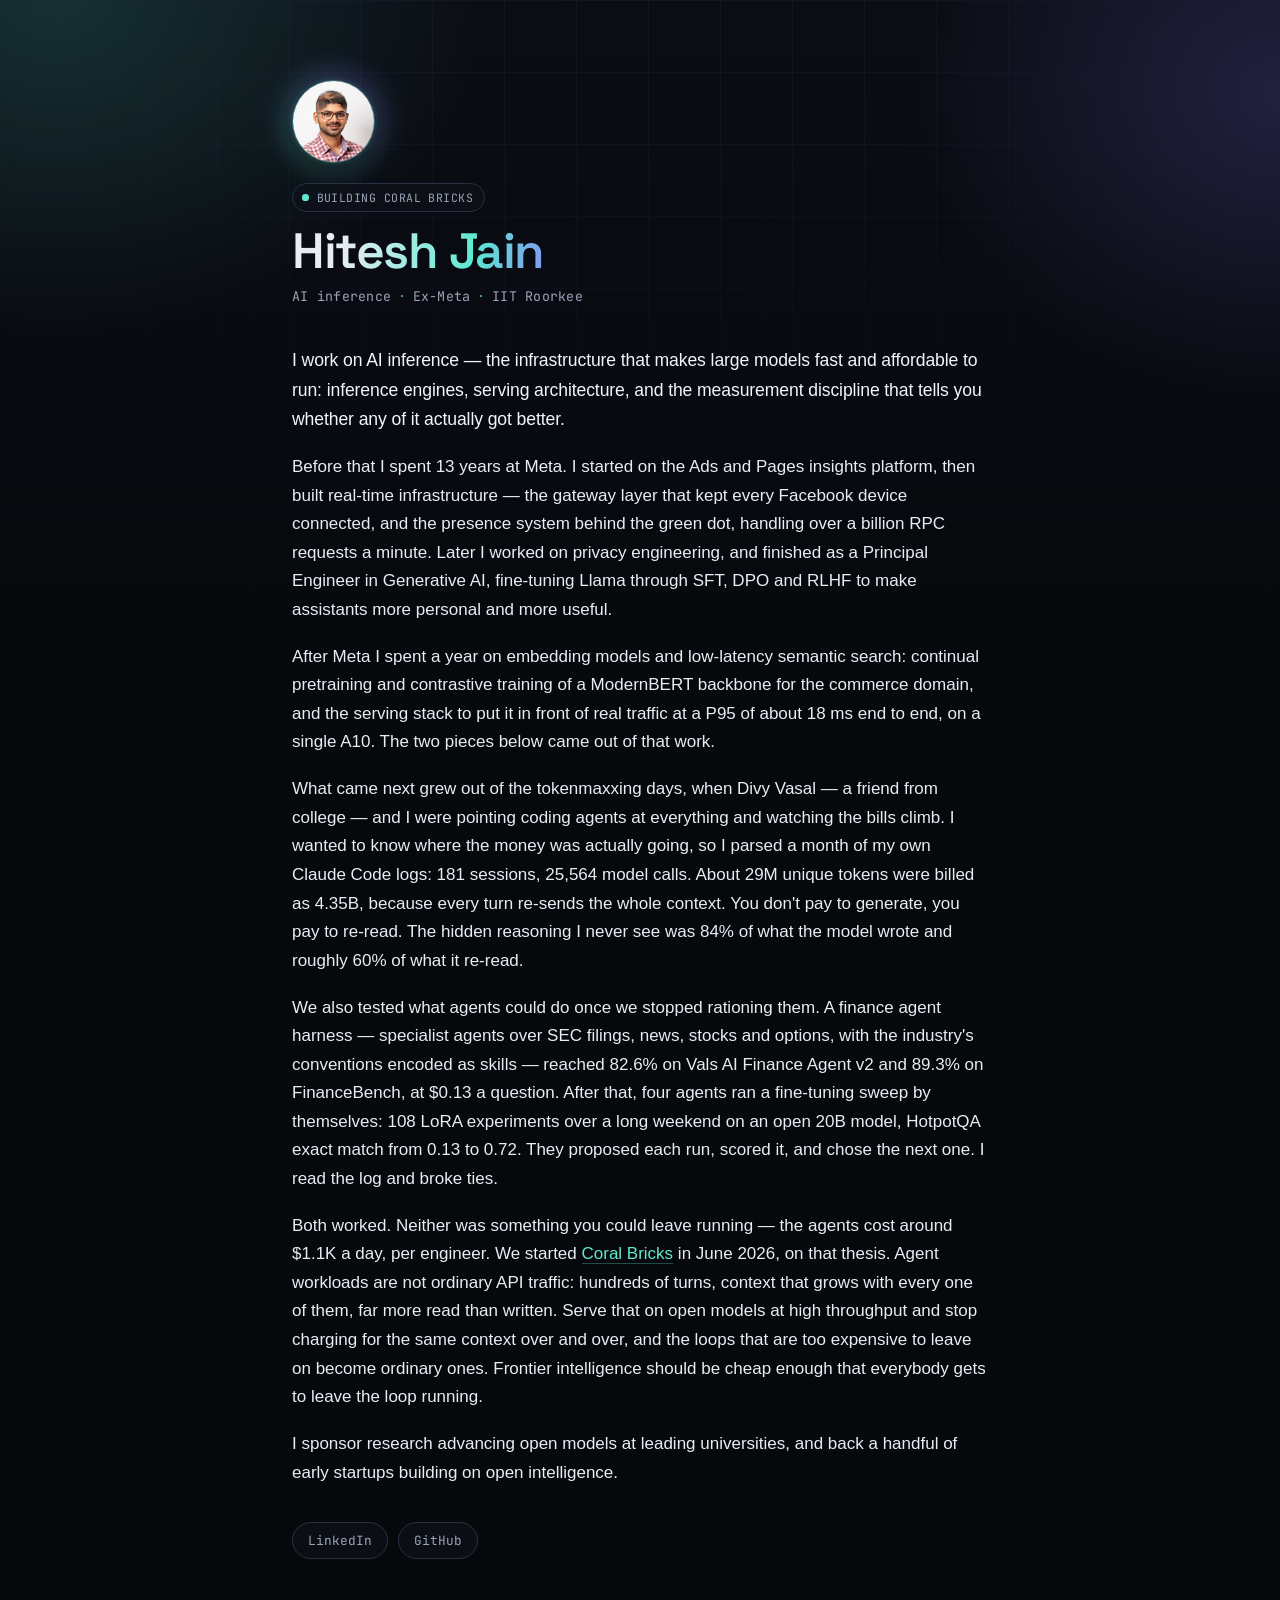
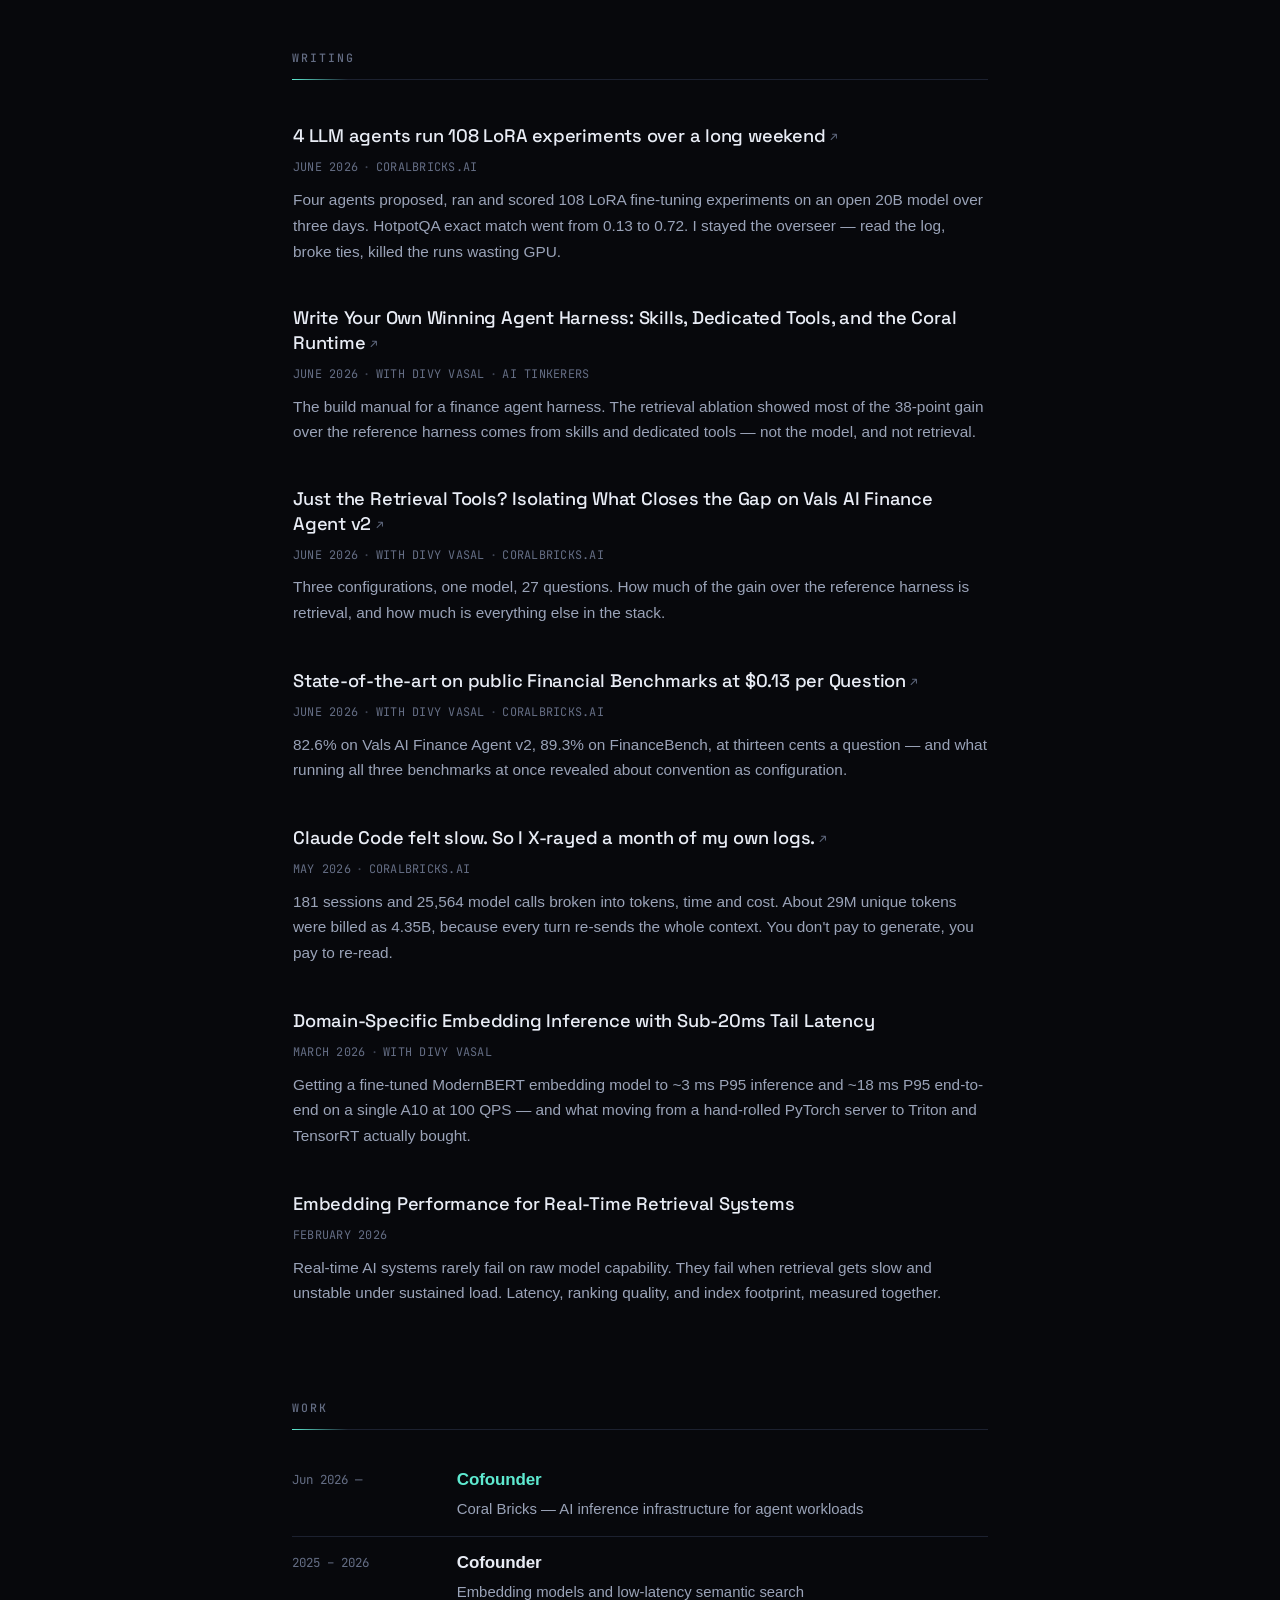
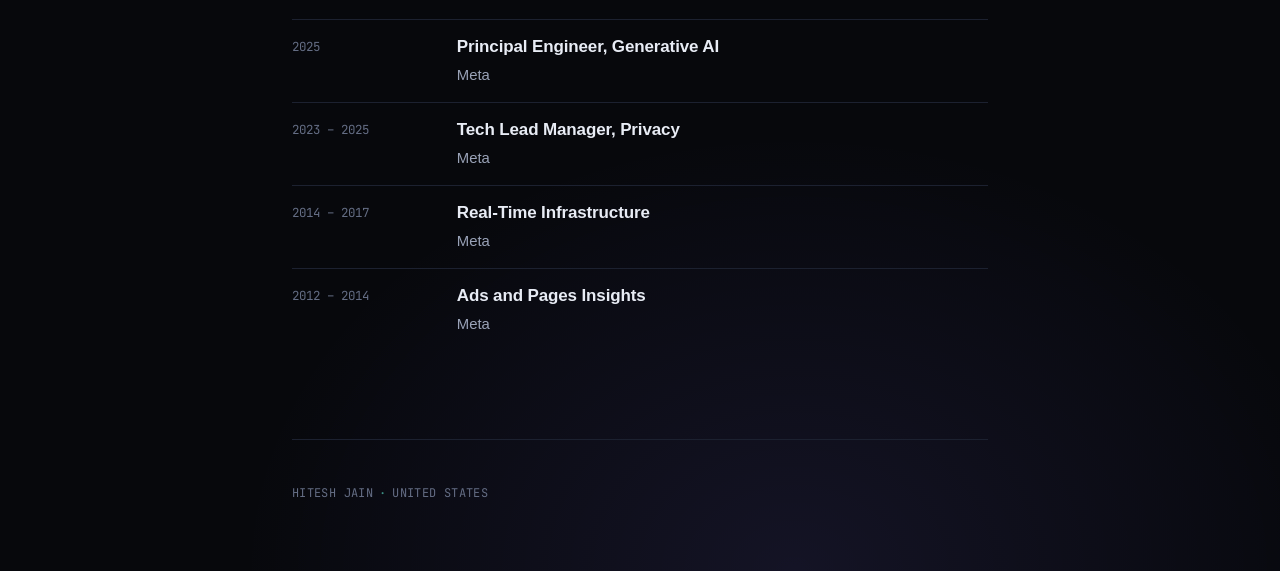
==== commit 13e4c3af: "Smaller headshot, aligned with the text column The portrait was 8.6rem beside the name, sticking out" ====
--- a/index.html
+++ b/index.html
@@ -30,7 +30,7 @@
       <div class="hero-portrait">
         <img src="images/hitesh.jpg"
              srcset="images/hitesh@1x.jpg 600w, images/hitesh.jpg 1200w"
-             sizes="(max-width: 34rem) 6.6rem, 8.6rem"
+             sizes="(max-width: 34rem) 4.4rem, 5.2rem"
              width="1200" height="1200" alt="Hitesh Jain">
       </div>
       <div class="hero-text">
--- a/style.css
+++ b/style.css
@@ -87,26 +87,27 @@
 
 .hero {
   display: flex;
-  align-items: center;
-  gap: 1.9rem;
+  flex-direction: column;
+  align-items: flex-start;
+  gap: 1.15rem;
   margin-bottom: 2.4rem;
 }
 
 .hero-portrait {
   flex: 0 0 auto;
   position: relative;
-  width: 8.6rem;
-  height: 8.6rem;
+  width: 5.2rem;
+  height: 5.2rem;
 }
 
 .hero-portrait::before {
   content: "";
   position: absolute;
-  inset: -22%;
+  inset: -14%;
   border-radius: 50%;
   background: conic-gradient(from 210deg, var(--accent), var(--accent-2), var(--accent));
-  filter: blur(18px);
-  opacity: 0.38;
+  filter: blur(11px);
+  opacity: 0.22;
   animation: drift 14s linear infinite;
 }
 
@@ -118,8 +119,8 @@
   object-fit: cover;
   display: block;
   border: 1px solid color-mix(in srgb, var(--accent) 35%, var(--line-bright));
-  box-shadow: 0 0 0 6px color-mix(in srgb, var(--accent) 5%, transparent),
-              0 18px 50px -12px rgba(0, 0, 0, 0.85);
+  box-shadow: 0 0 0 3px color-mix(in srgb, var(--accent) 5%, transparent),
+              0 10px 28px -10px rgba(0, 0, 0, 0.85);
 }
 
 @keyframes drift { to { transform: rotate(360deg); } }
@@ -193,8 +194,8 @@
 
 @media (max-width: 34rem) {
   header.site { padding-top: 3.2rem; }
-  .hero { flex-direction: column; align-items: flex-start; gap: 1.3rem; }
-  .hero-portrait { width: 6.6rem; height: 6.6rem; }
+  .hero { gap: 1rem; }
+  .hero-portrait { width: 4.4rem; height: 4.4rem; }
 }
 
 /* ---------- links ---------- */
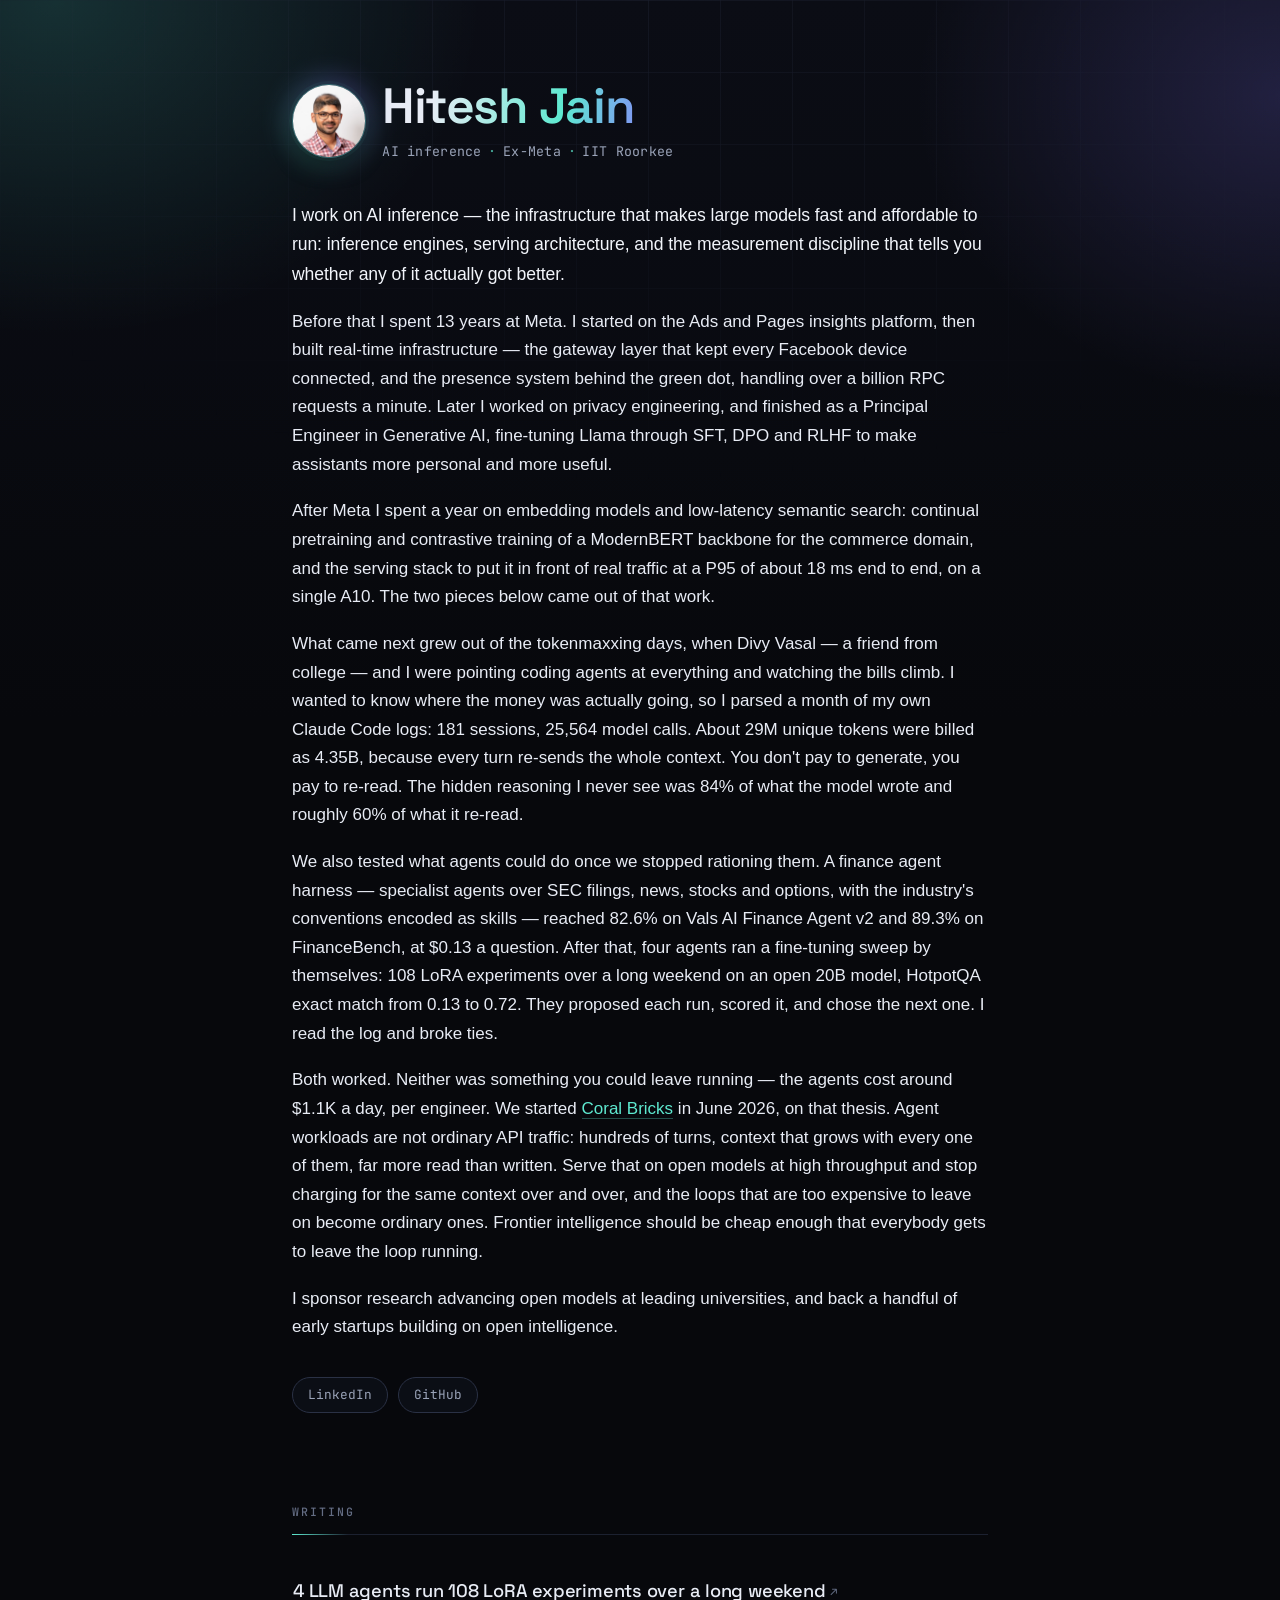
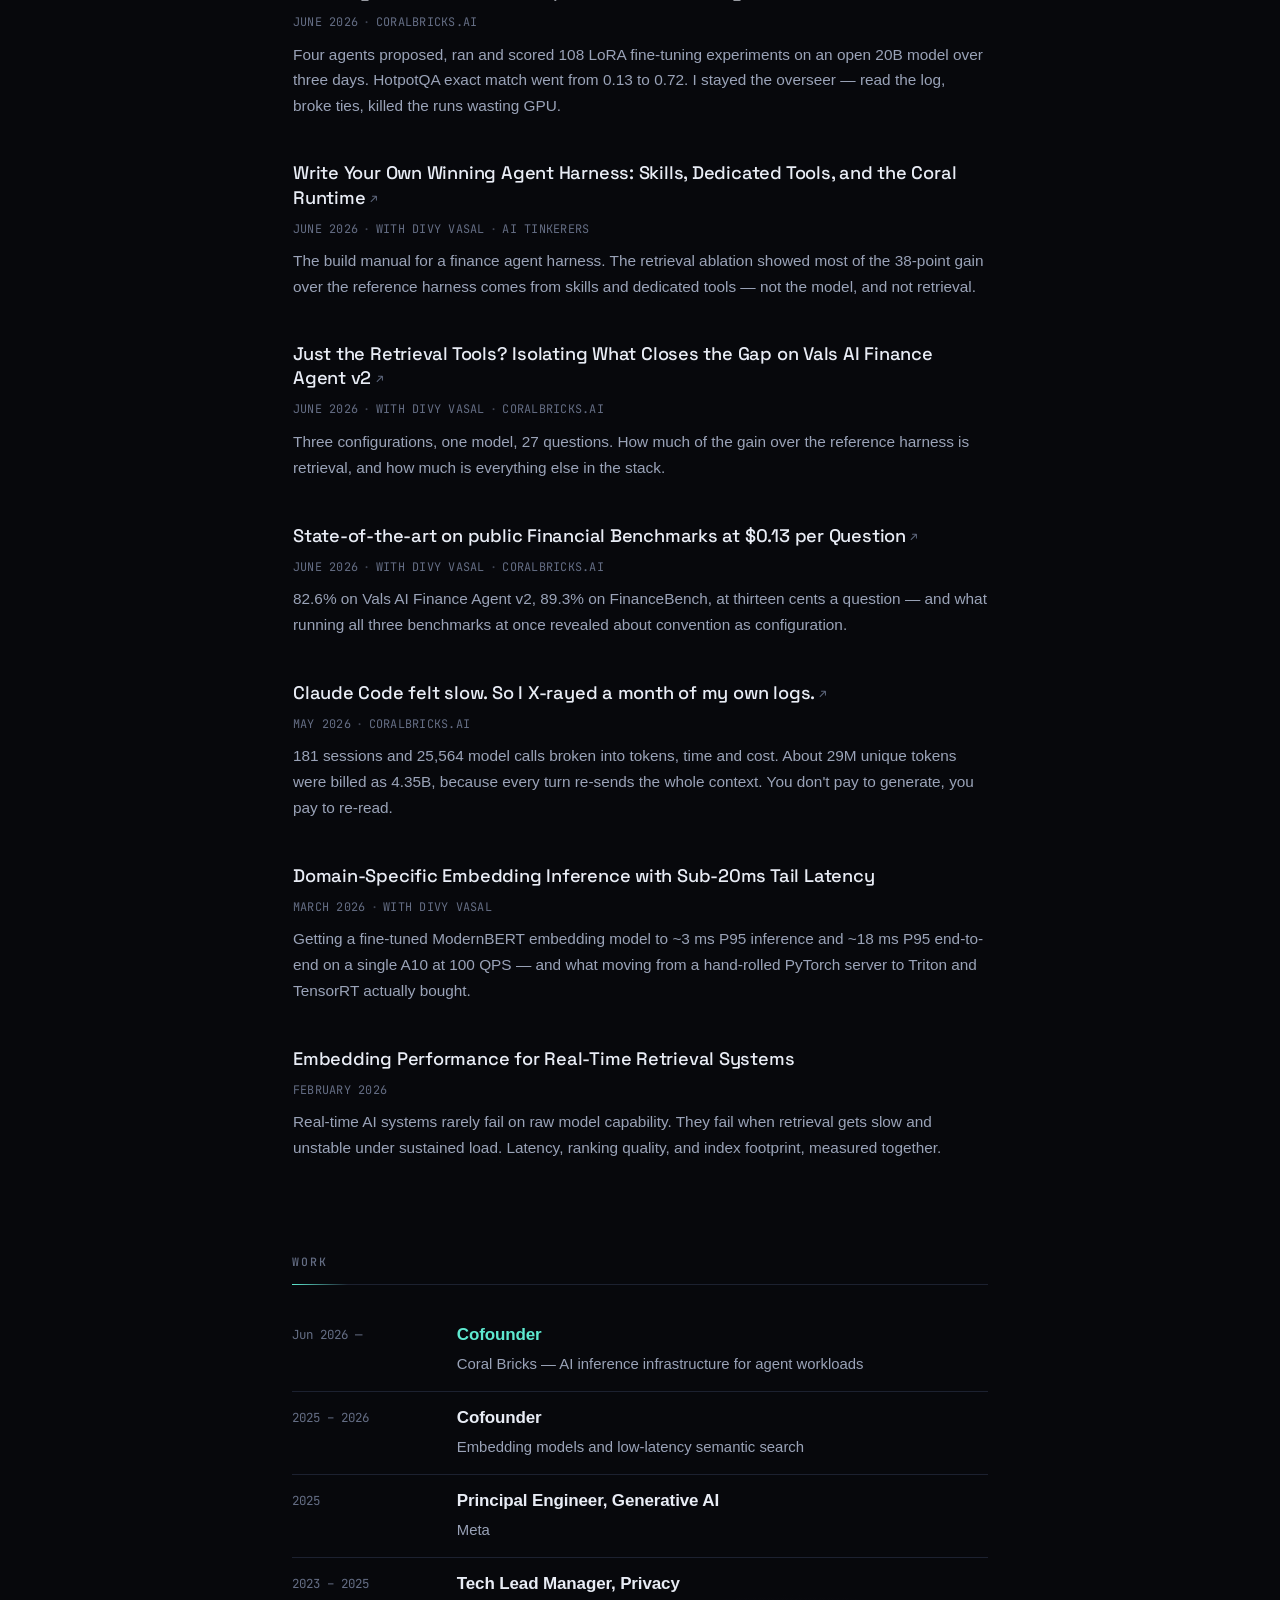
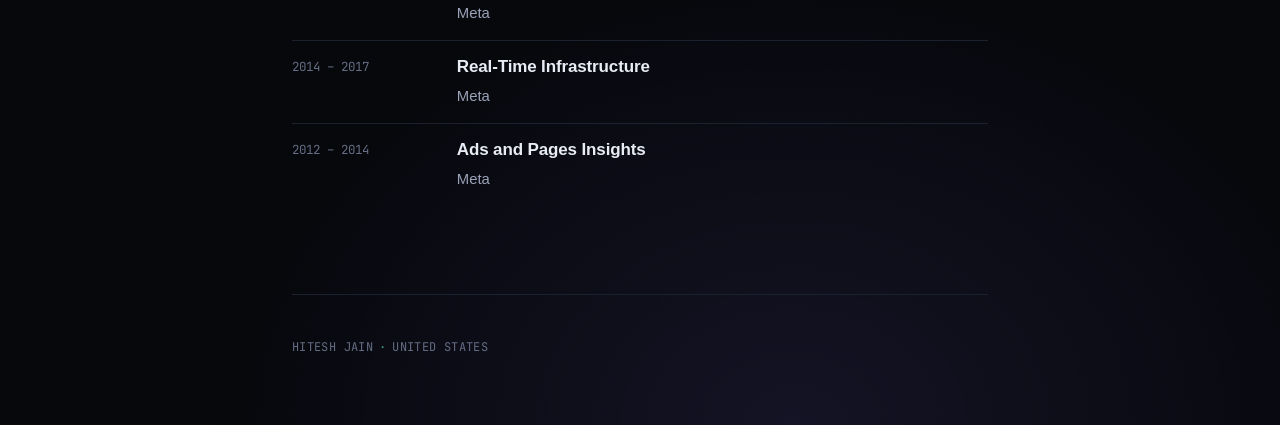
==== commit 07c194f6: "Set the headshot inline with the name, drop the status pill Photo and name now sit on one line, the " ====
--- a/index.html
+++ b/index.html
@@ -30,11 +30,10 @@
       <div class="hero-portrait">
         <img src="images/hitesh.jpg"
              srcset="images/hitesh@1x.jpg 600w, images/hitesh.jpg 1200w"
-             sizes="(max-width: 34rem) 4.4rem, 5.2rem"
+             sizes="(max-width: 34rem) 3.7rem, 4.6rem"
              width="1200" height="1200" alt="Hitesh Jain">
       </div>
       <div class="hero-text">
-        <p class="status"><span class="dot"></span>Building Coral Bricks</p>
         <h1>Hitesh Jain</h1>
         <p class="tagline">AI inference<span class="sep">·</span>Ex-Meta<span class="sep">·</span>IIT Roorkee</p>
       </div>
--- a/style.css
+++ b/style.css
@@ -87,17 +87,16 @@
 
 .hero {
   display: flex;
-  flex-direction: column;
-  align-items: flex-start;
-  gap: 1.15rem;
+  align-items: center;
+  gap: 1.05rem;
   margin-bottom: 2.4rem;
 }
 
 .hero-portrait {
   flex: 0 0 auto;
   position: relative;
-  width: 5.2rem;
-  height: 5.2rem;
+  width: 4.6rem;
+  height: 4.6rem;
 }
 
 .hero-portrait::before {
@@ -124,38 +123,6 @@
 }
 
 @keyframes drift { to { transform: rotate(360deg); } }
-
-.status {
-  display: inline-flex;
-  align-items: center;
-  gap: 0.5rem;
-  margin: 0 0 0.85rem;
-  padding: 0.24rem 0.7rem 0.24rem 0.55rem;
-  border: 1px solid var(--line-bright);
-  border-radius: 999px;
-  background: color-mix(in srgb, var(--surface) 70%, transparent);
-  backdrop-filter: blur(6px);
-  font-family: var(--mono);
-  font-size: 0.72rem;
-  letter-spacing: 0.04em;
-  color: var(--muted);
-  text-transform: uppercase;
-}
-
-.status .dot {
-  width: 0.42rem;
-  height: 0.42rem;
-  border-radius: 50%;
-  background: var(--accent);
-  box-shadow: 0 0 0 0 color-mix(in srgb, var(--accent) 70%, transparent);
-  animation: pulse 2.4s ease-out infinite;
-}
-
-@keyframes pulse {
-  0%   { box-shadow: 0 0 0 0 color-mix(in srgb, var(--accent) 65%, transparent); }
-  70%  { box-shadow: 0 0 0 0.5rem transparent; }
-  100% { box-shadow: 0 0 0 0 transparent; }
-}
 
 h1 {
   font-family: var(--display);
@@ -194,8 +161,9 @@
 
 @media (max-width: 34rem) {
   header.site { padding-top: 3.2rem; }
-  .hero { gap: 1rem; }
-  .hero-portrait { width: 4.4rem; height: 4.4rem; }
+  .hero { gap: 0.85rem; margin-bottom: 2rem; }
+  .hero-portrait { width: 3.7rem; height: 3.7rem; }
+  .tagline { font-size: 0.74rem; }
 }
 
 /* ---------- links ---------- */
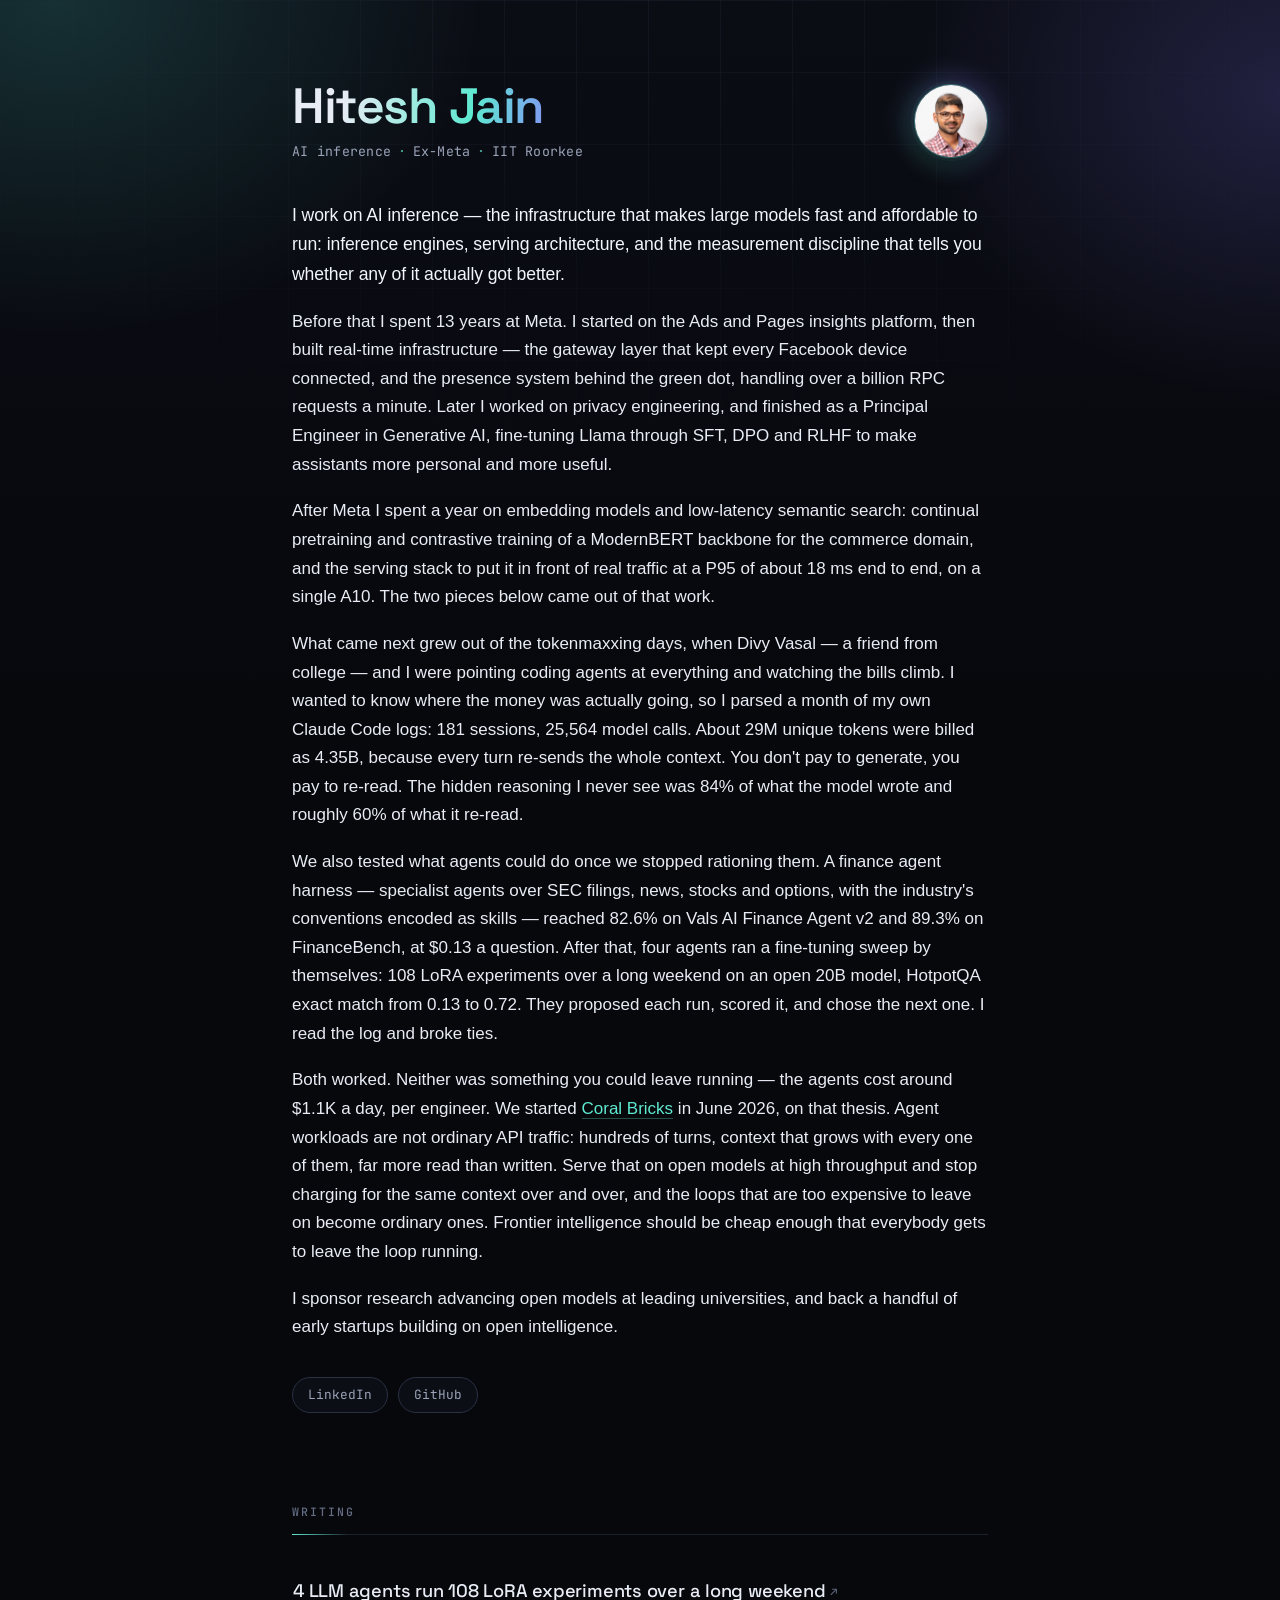
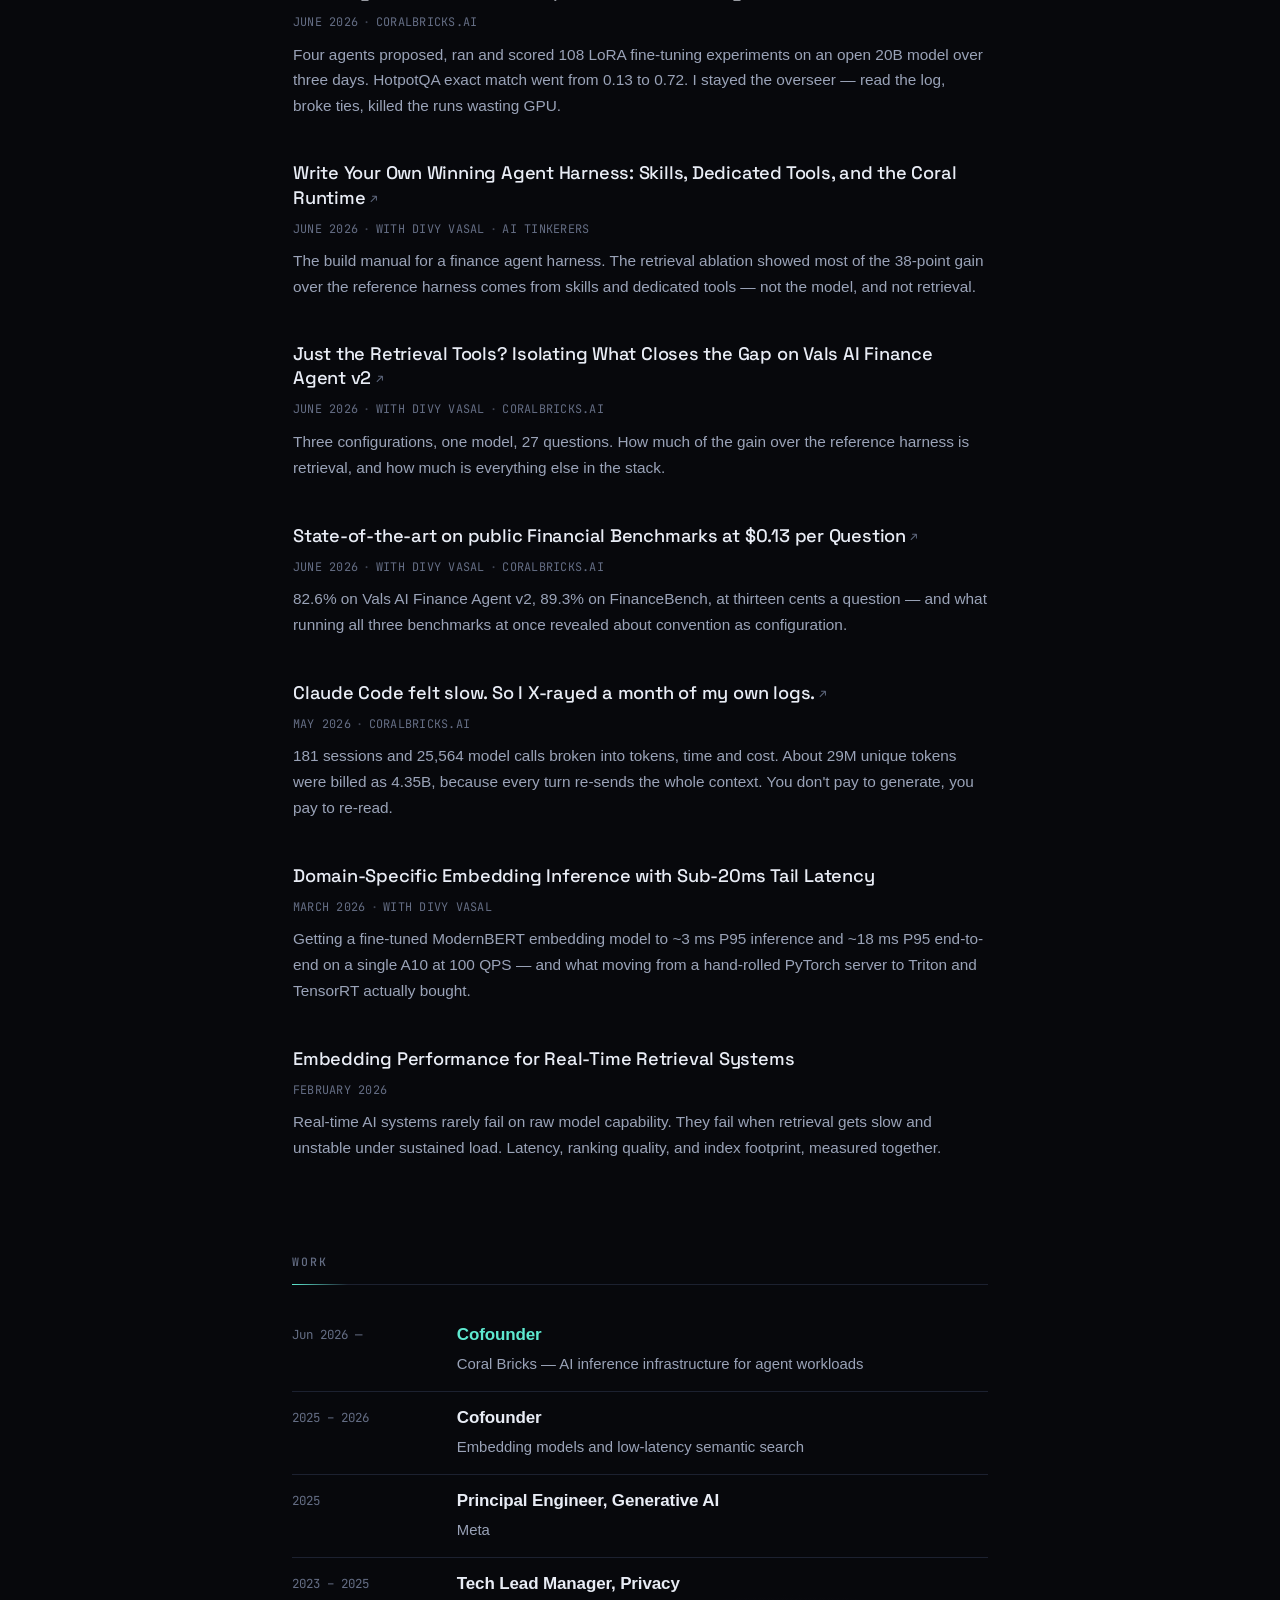
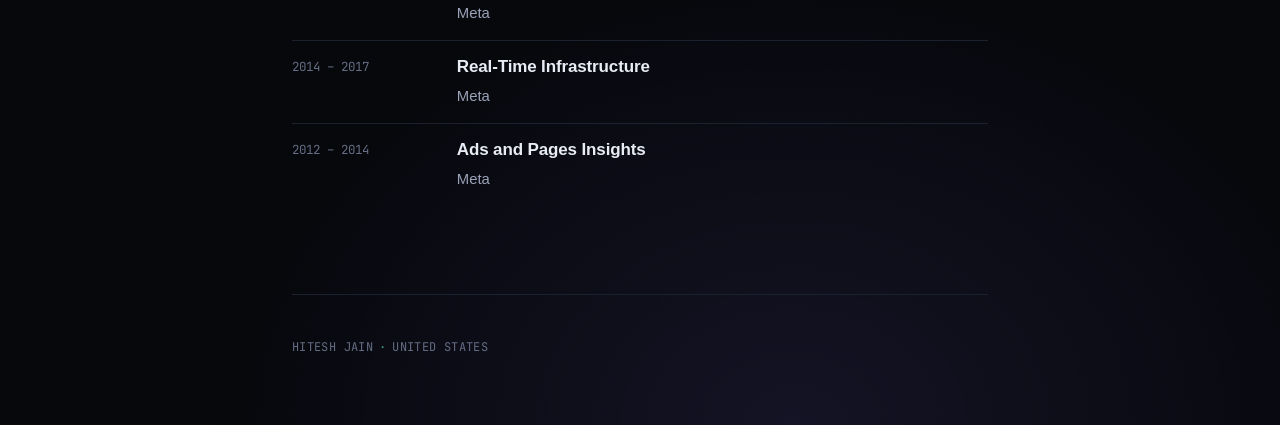
==== commit 09fc64a0: "Name left, headshot right, on one line Text now starts on the same left edge as the body copy and th" ====
--- a/index.html
+++ b/index.html
@@ -27,15 +27,15 @@
 
   <header class="site">
     <div class="hero">
+      <div class="hero-text">
+        <h1>Hitesh Jain</h1>
+        <p class="tagline">AI inference<span class="sep">·</span>Ex-Meta<span class="sep">·</span>IIT Roorkee</p>
+      </div>
       <div class="hero-portrait">
         <img src="images/hitesh.jpg"
              srcset="images/hitesh@1x.jpg 600w, images/hitesh.jpg 1200w"
              sizes="(max-width: 34rem) 3.7rem, 4.6rem"
              width="1200" height="1200" alt="Hitesh Jain">
-      </div>
-      <div class="hero-text">
-        <h1>Hitesh Jain</h1>
-        <p class="tagline">AI inference<span class="sep">·</span>Ex-Meta<span class="sep">·</span>IIT Roorkee</p>
       </div>
     </div>
 
--- a/style.css
+++ b/style.css
@@ -88,9 +88,12 @@
 .hero {
   display: flex;
   align-items: center;
-  gap: 1.05rem;
+  justify-content: space-between;
+  gap: 1.25rem;
   margin-bottom: 2.4rem;
 }
+
+.hero-text { min-width: 0; }
 
 .hero-portrait {
   flex: 0 0 auto;
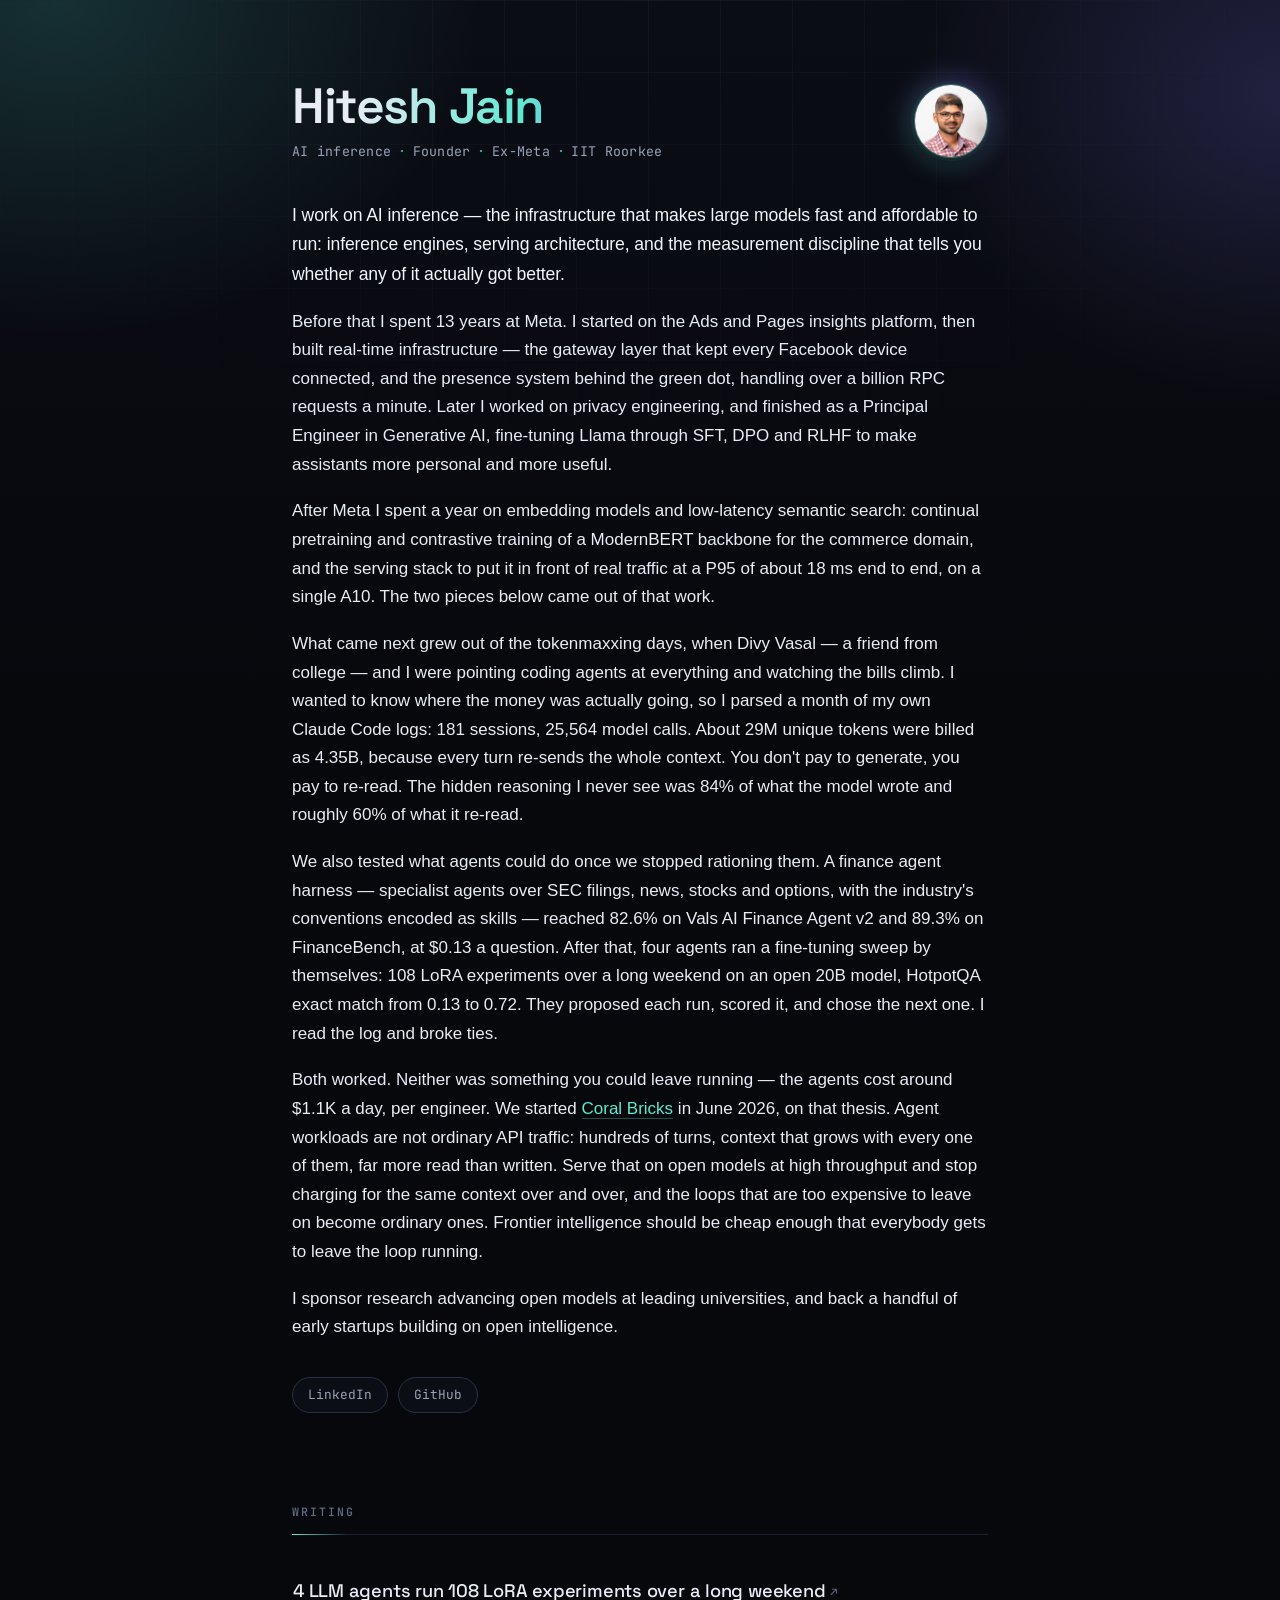
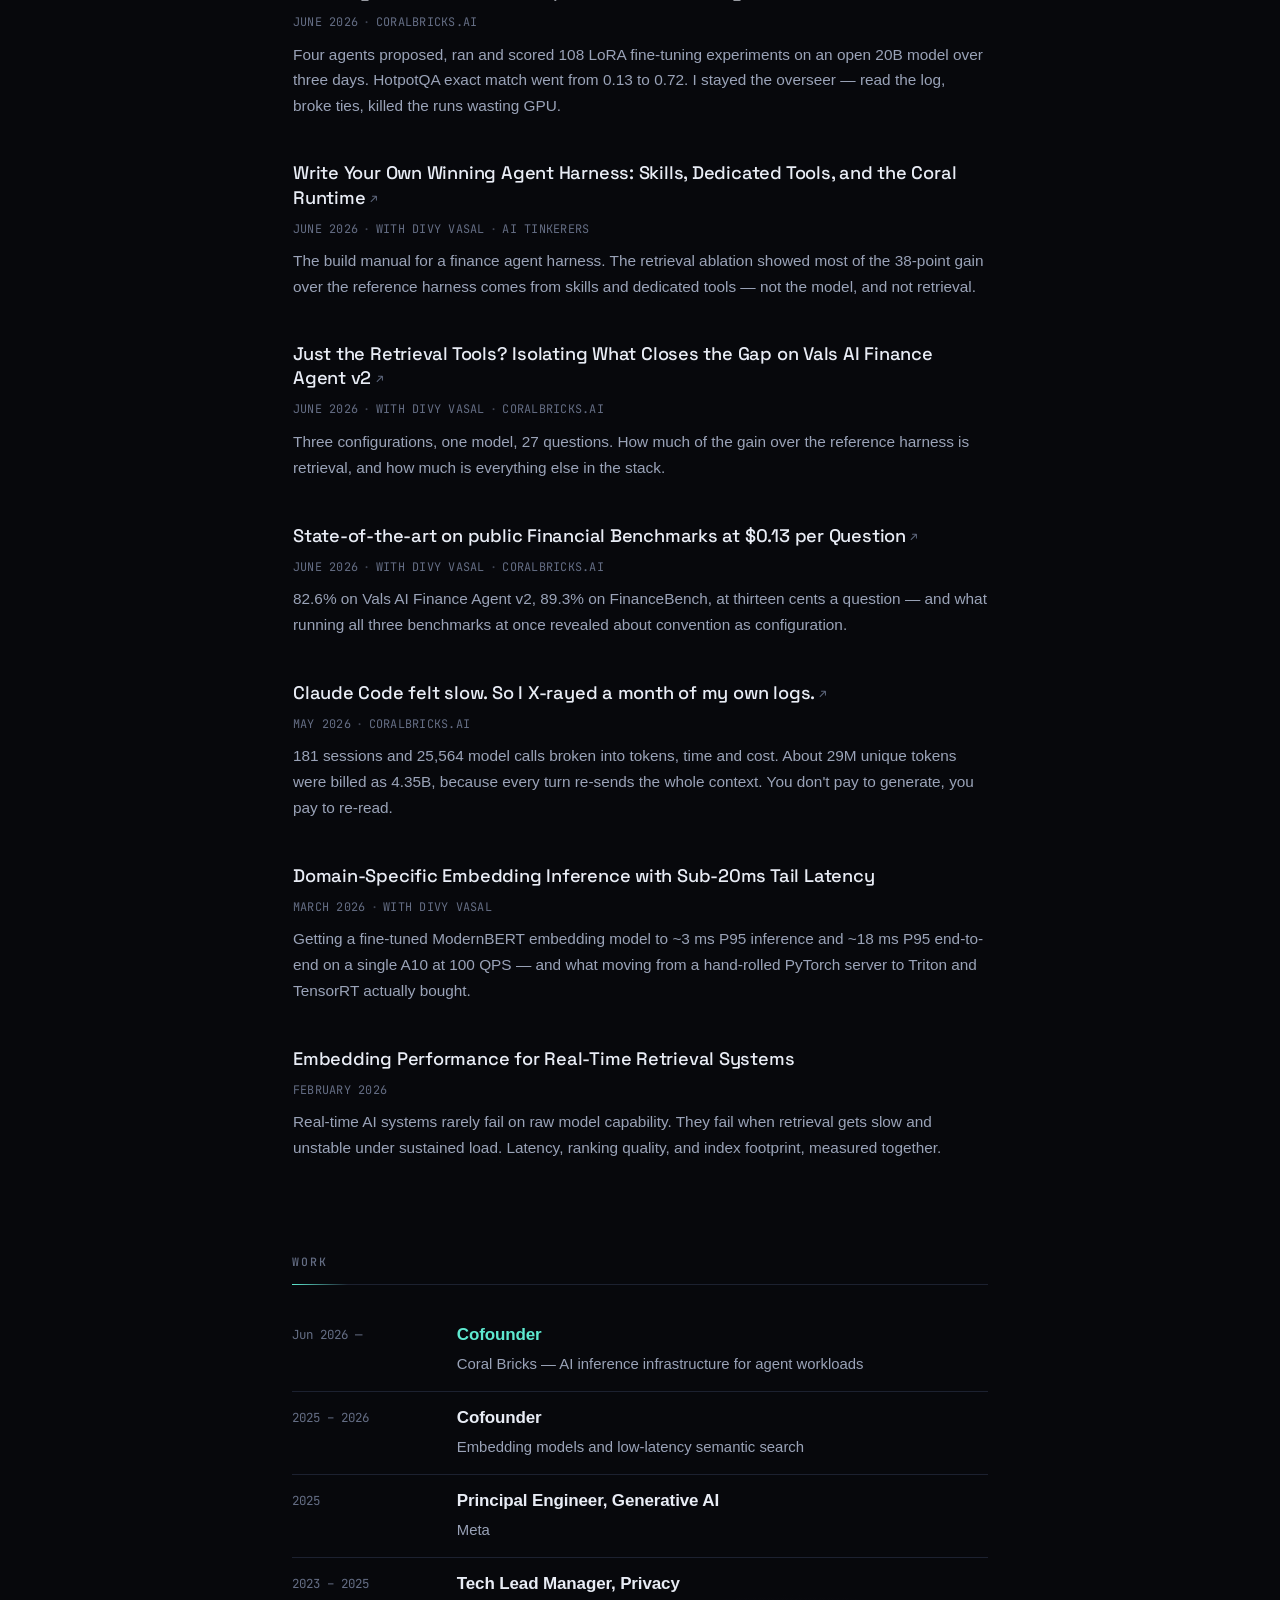
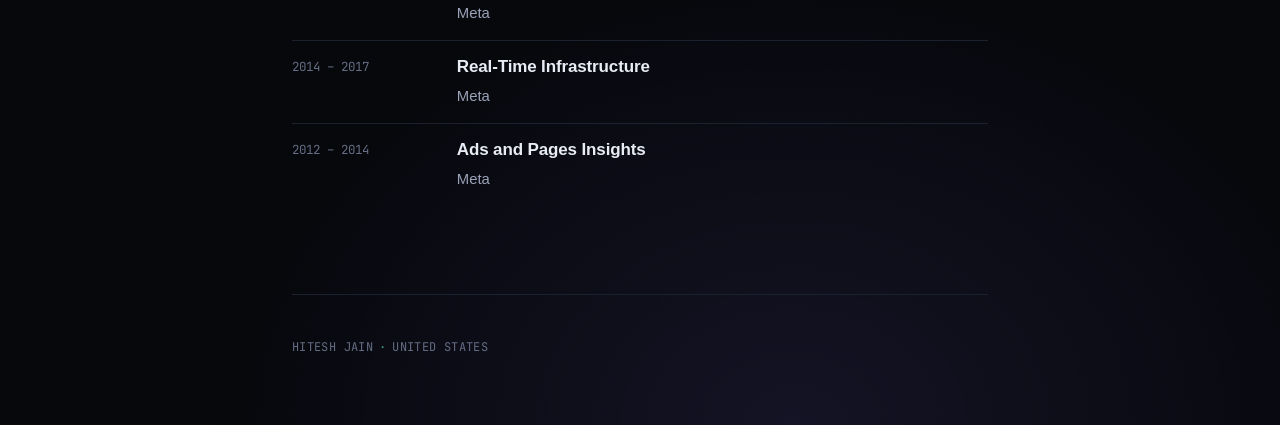
==== commit 3d771b8c: "Add Founder to the tagline" ====
--- a/index.html
+++ b/index.html
@@ -4,15 +4,16 @@
 <meta charset="utf-8">
 <meta name="viewport" content="width=device-width, initial-scale=1">
 <title>Hitesh Jain</title>
-<meta name="description" content="Hitesh Jain — AI inference. Previously 13 years at Meta, most recently Principal Engineer in Generative AI. Writing on embedding models and low-latency retrieval.">
+<meta name="description" content="AI inference, founder, ex-Meta, IIT.">
 <link rel="canonical" href="https://hiteshjain.tech/">
 <meta property="og:type" content="website">
 <meta property="og:title" content="Hitesh Jain">
-<meta property="og:description" content="AI inference. Previously 13 years at Meta, most recently Principal Engineer in Generative AI.">
+<meta property="og:description" content="AI inference, founder, ex-Meta, IIT.">
 <meta property="og:url" content="https://hiteshjain.tech/">
 <meta property="og:image" content="https://hiteshjain.tech/images/hitesh.jpg">
 <meta name="twitter:card" content="summary">
 <meta name="twitter:image" content="https://hiteshjain.tech/images/hitesh.jpg">
+<meta name="twitter:description" content="AI inference, founder, ex-Meta, IIT.">
 <link rel="icon" href="data:image/svg+xml,<svg xmlns='http://www.w3.org/2000/svg' viewBox='0 0 100 100'><text y='.9em' font-size='90'>⌘</text></svg>">
 <meta name="theme-color" content="#07080c">
 <link rel="preconnect" href="https://fonts.googleapis.com">
@@ -29,7 +30,7 @@
     <div class="hero">
       <div class="hero-text">
         <h1>Hitesh Jain</h1>
-        <p class="tagline">AI inference<span class="sep">·</span>Ex-Meta<span class="sep">·</span>IIT Roorkee</p>
+        <p class="tagline">AI inference<span class="sep">·</span>Founder<span class="sep">·</span>Ex-Meta<span class="sep">·</span>IIT Roorkee</p>
       </div>
       <div class="hero-portrait">
         <img src="images/hitesh.jpg"
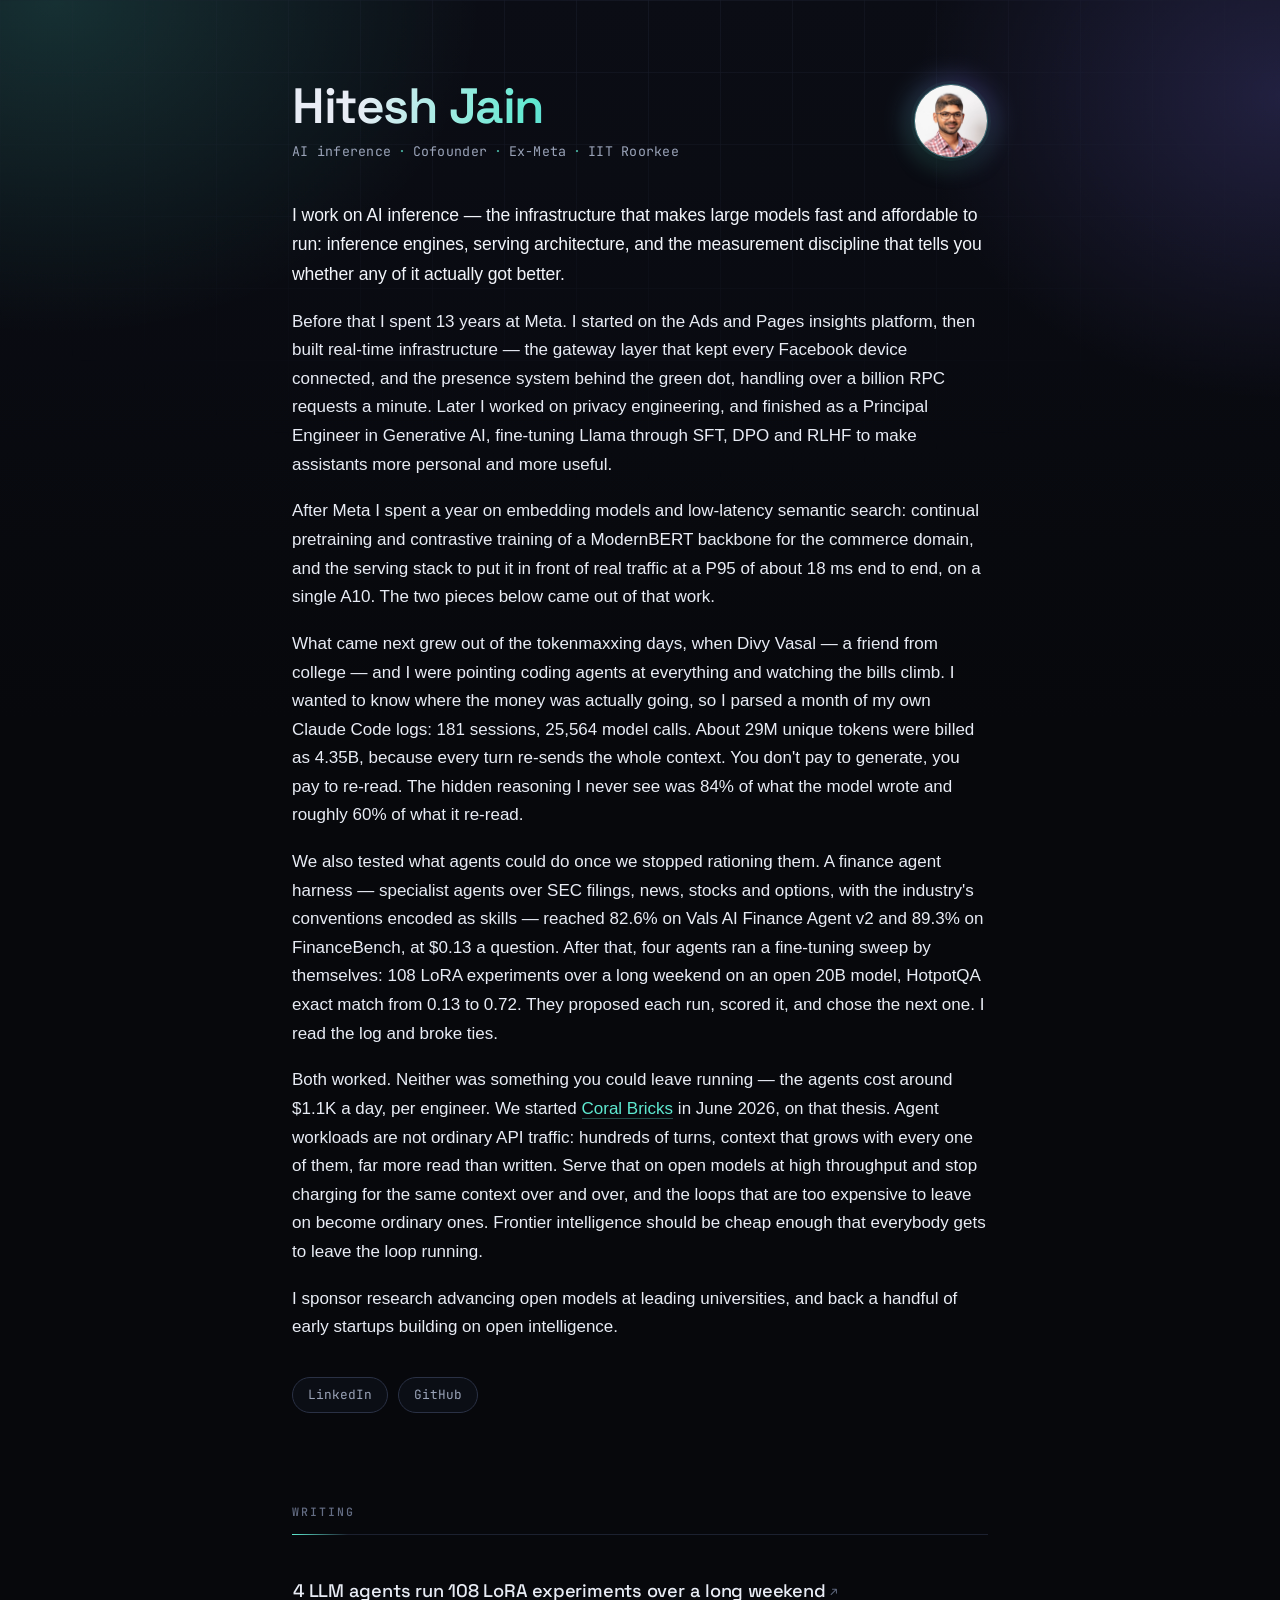
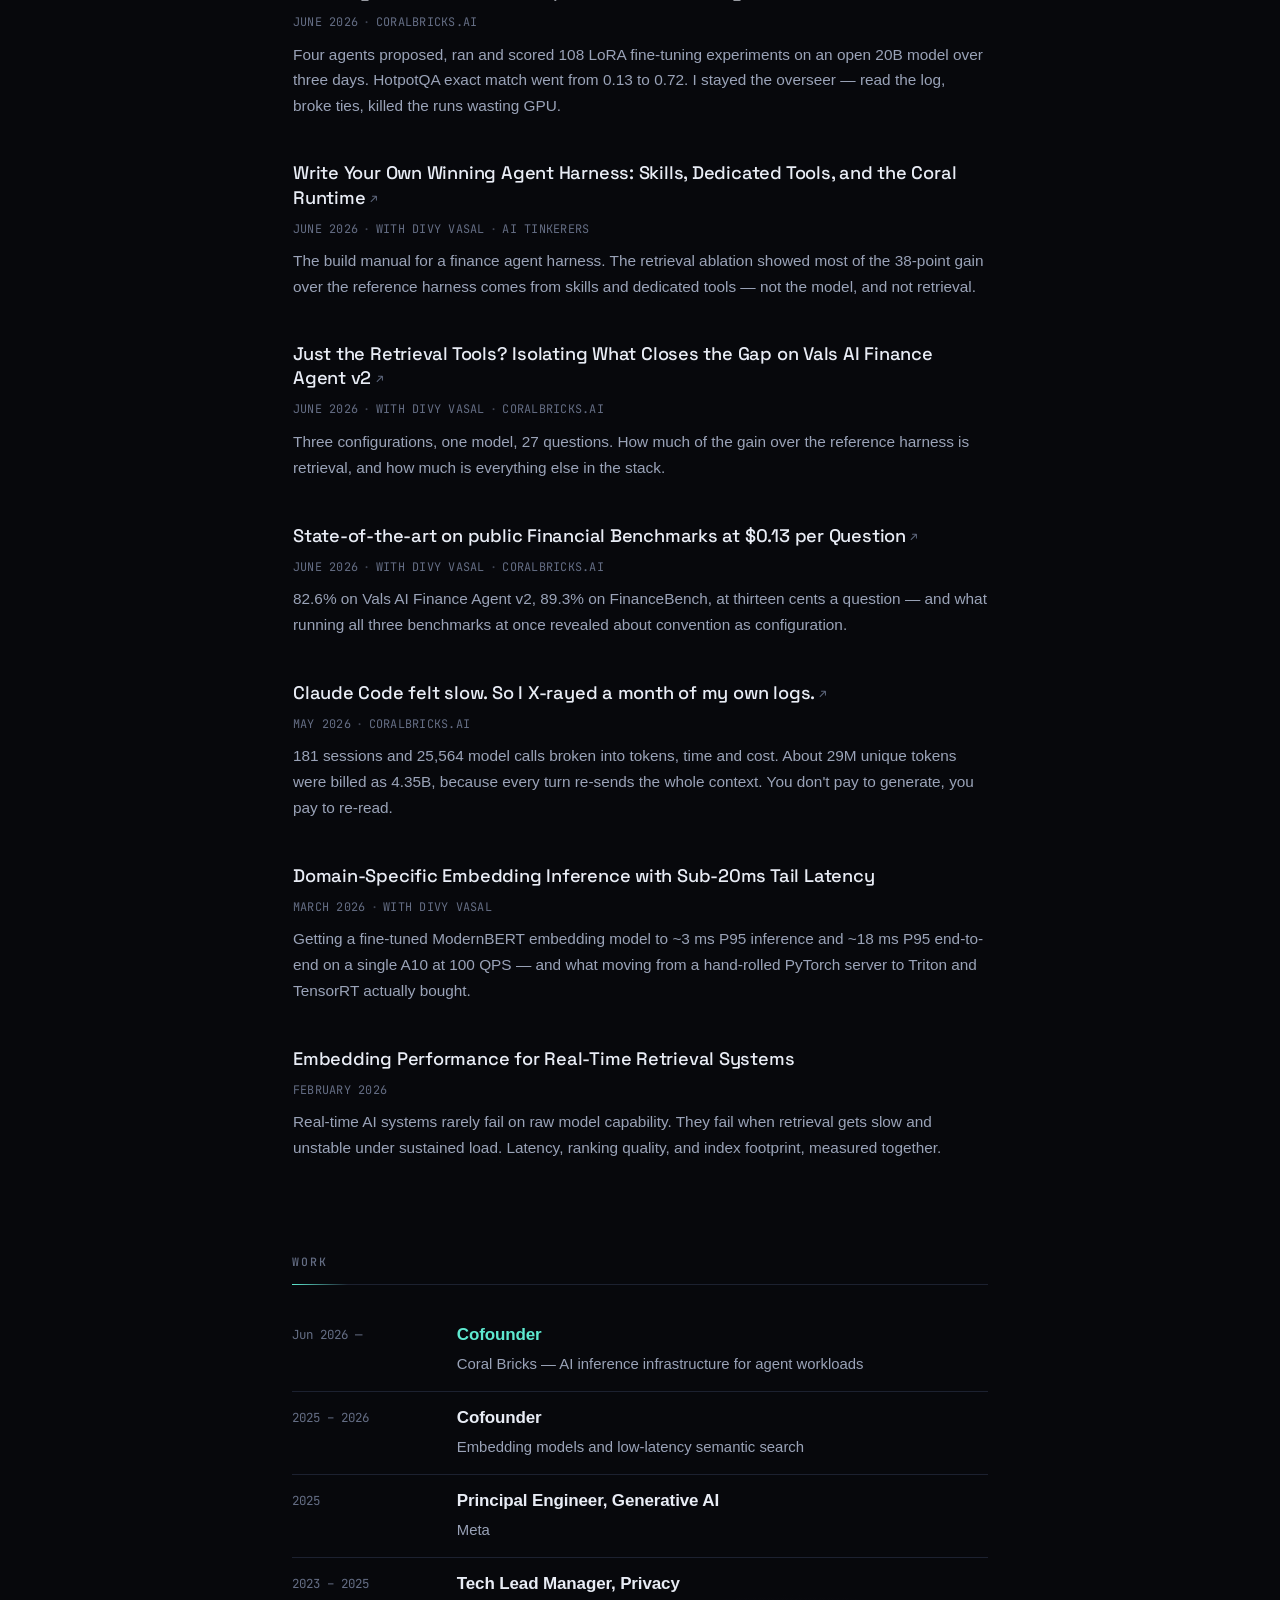
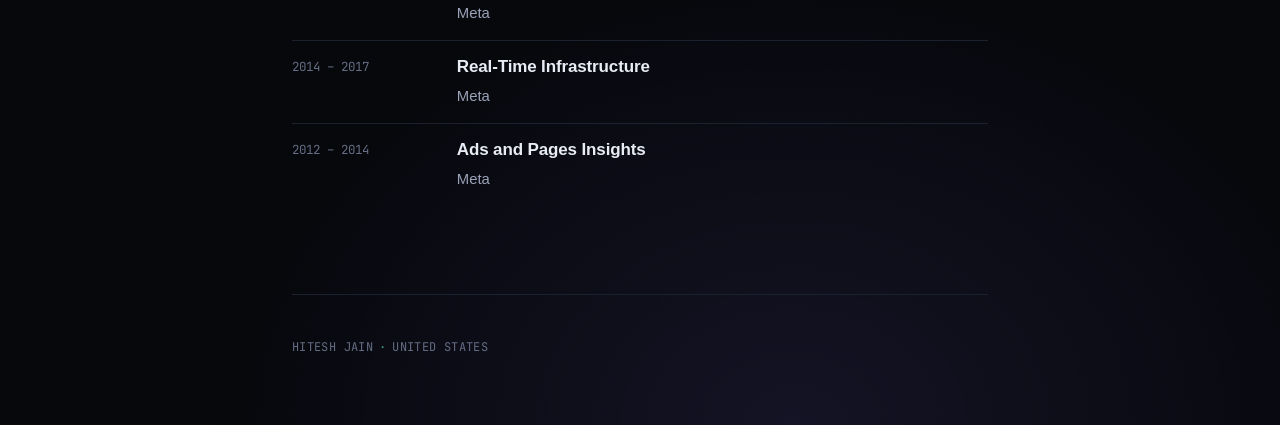
==== commit 52499d79: "Tagline: Cofounder instead of Founder" ====
--- a/index.html
+++ b/index.html
@@ -30,7 +30,7 @@
     <div class="hero">
       <div class="hero-text">
         <h1>Hitesh Jain</h1>
-        <p class="tagline">AI inference<span class="sep">·</span>Founder<span class="sep">·</span>Ex-Meta<span class="sep">·</span>IIT Roorkee</p>
+        <p class="tagline">AI inference<span class="sep">·</span>Cofounder<span class="sep">·</span>Ex-Meta<span class="sep">·</span>IIT Roorkee</p>
       </div>
       <div class="hero-portrait">
         <img src="images/hitesh.jpg"
